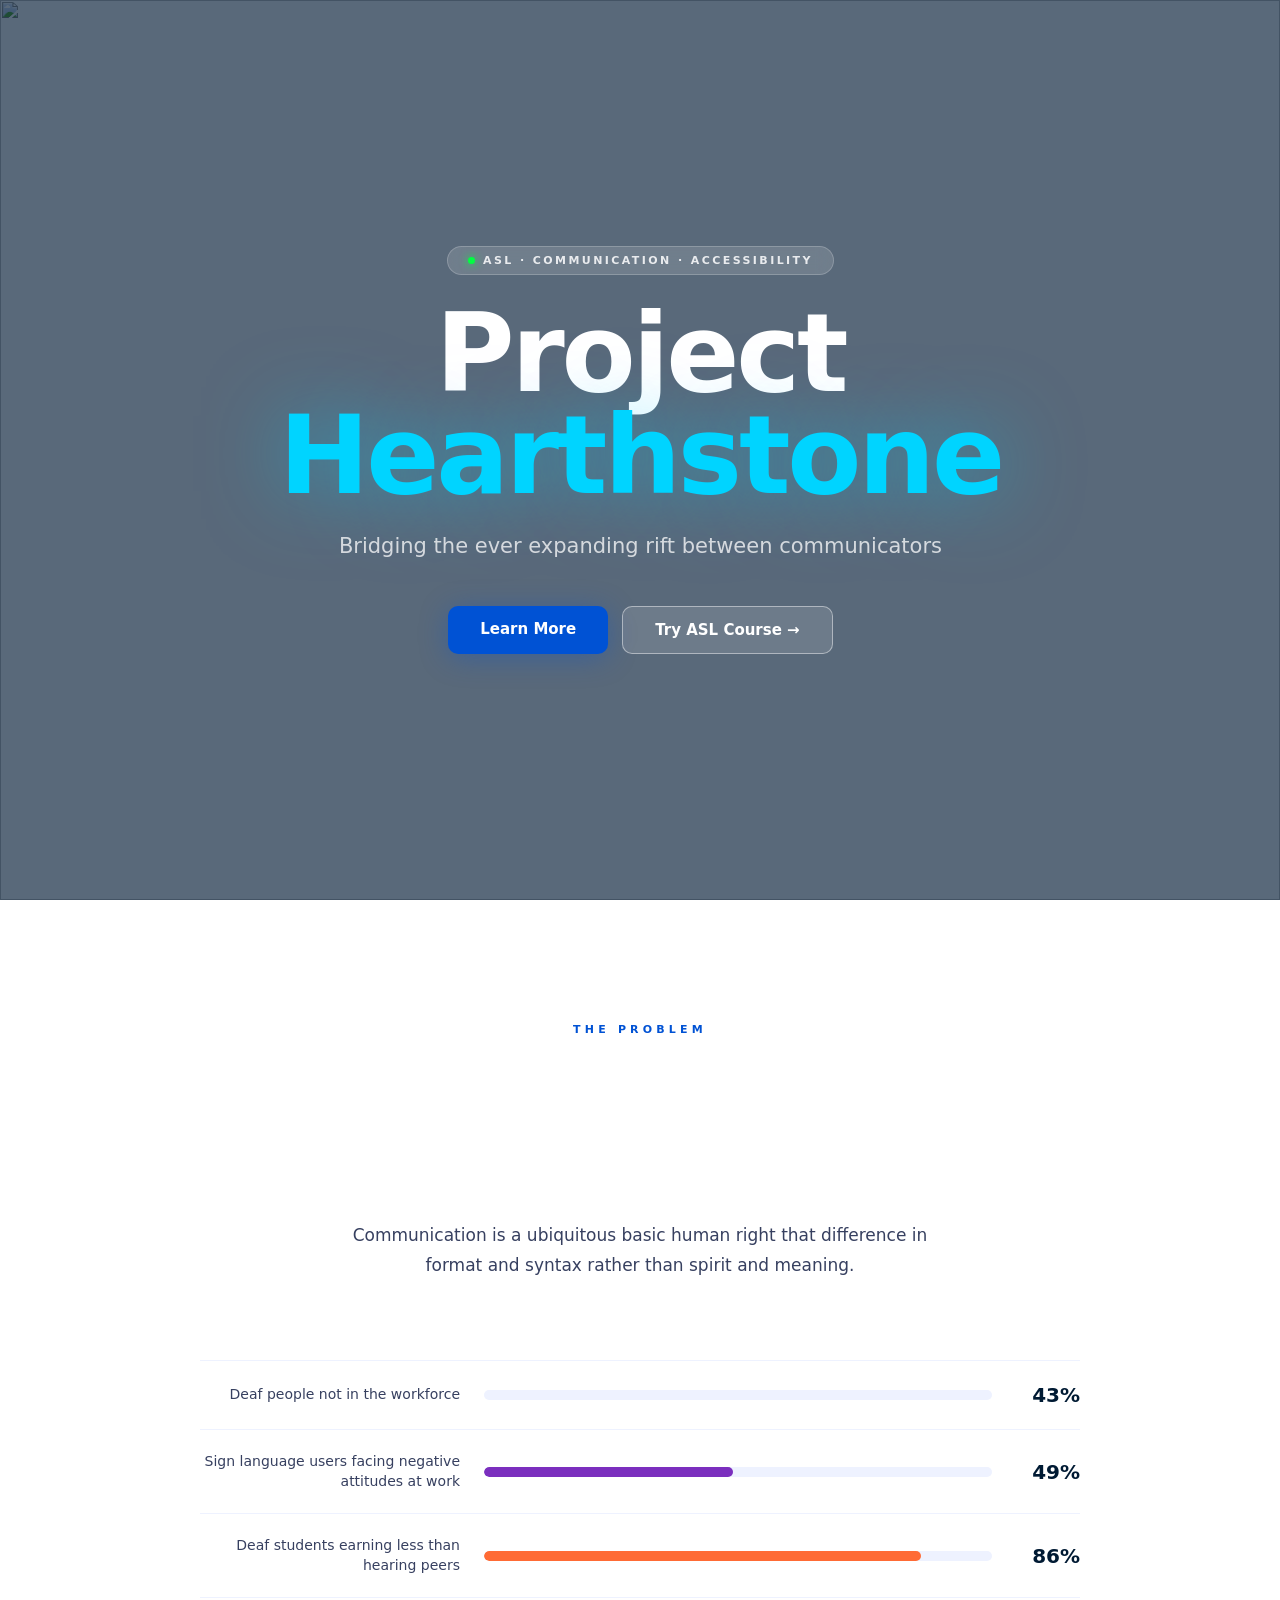
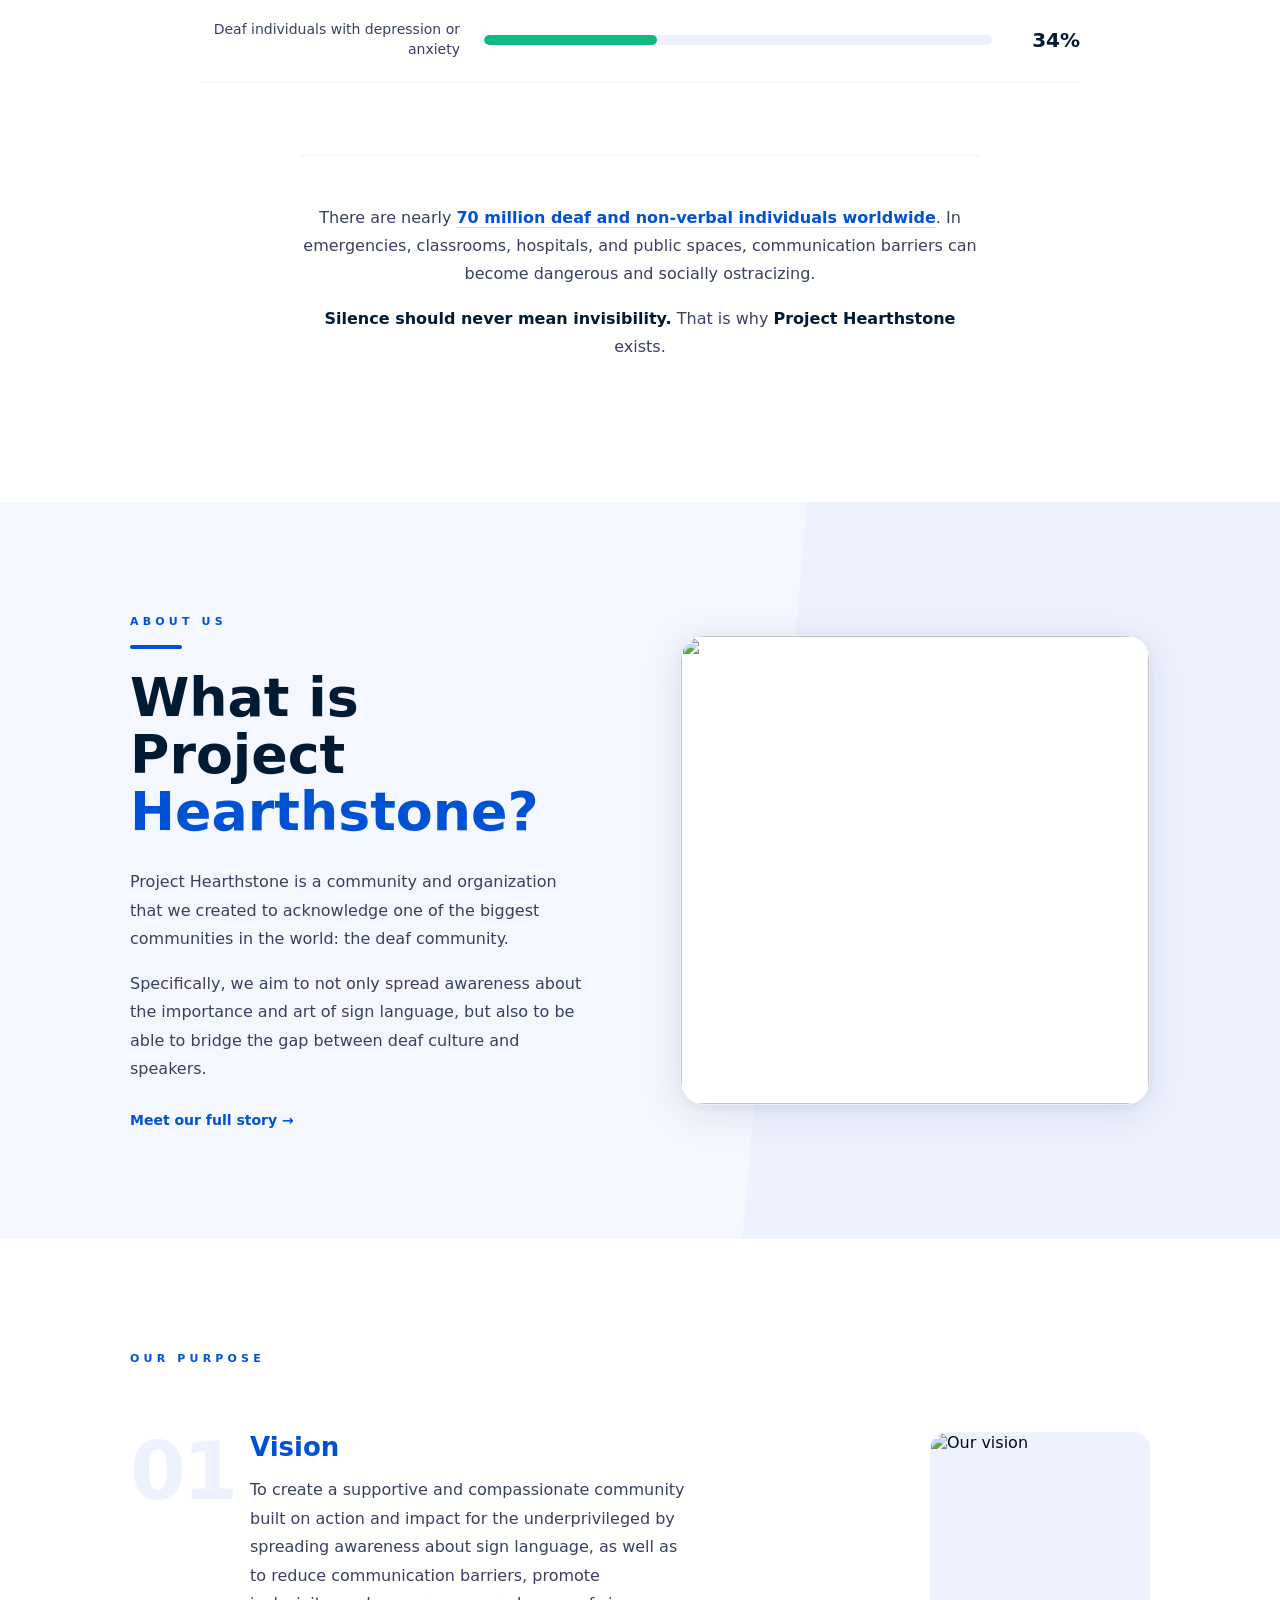
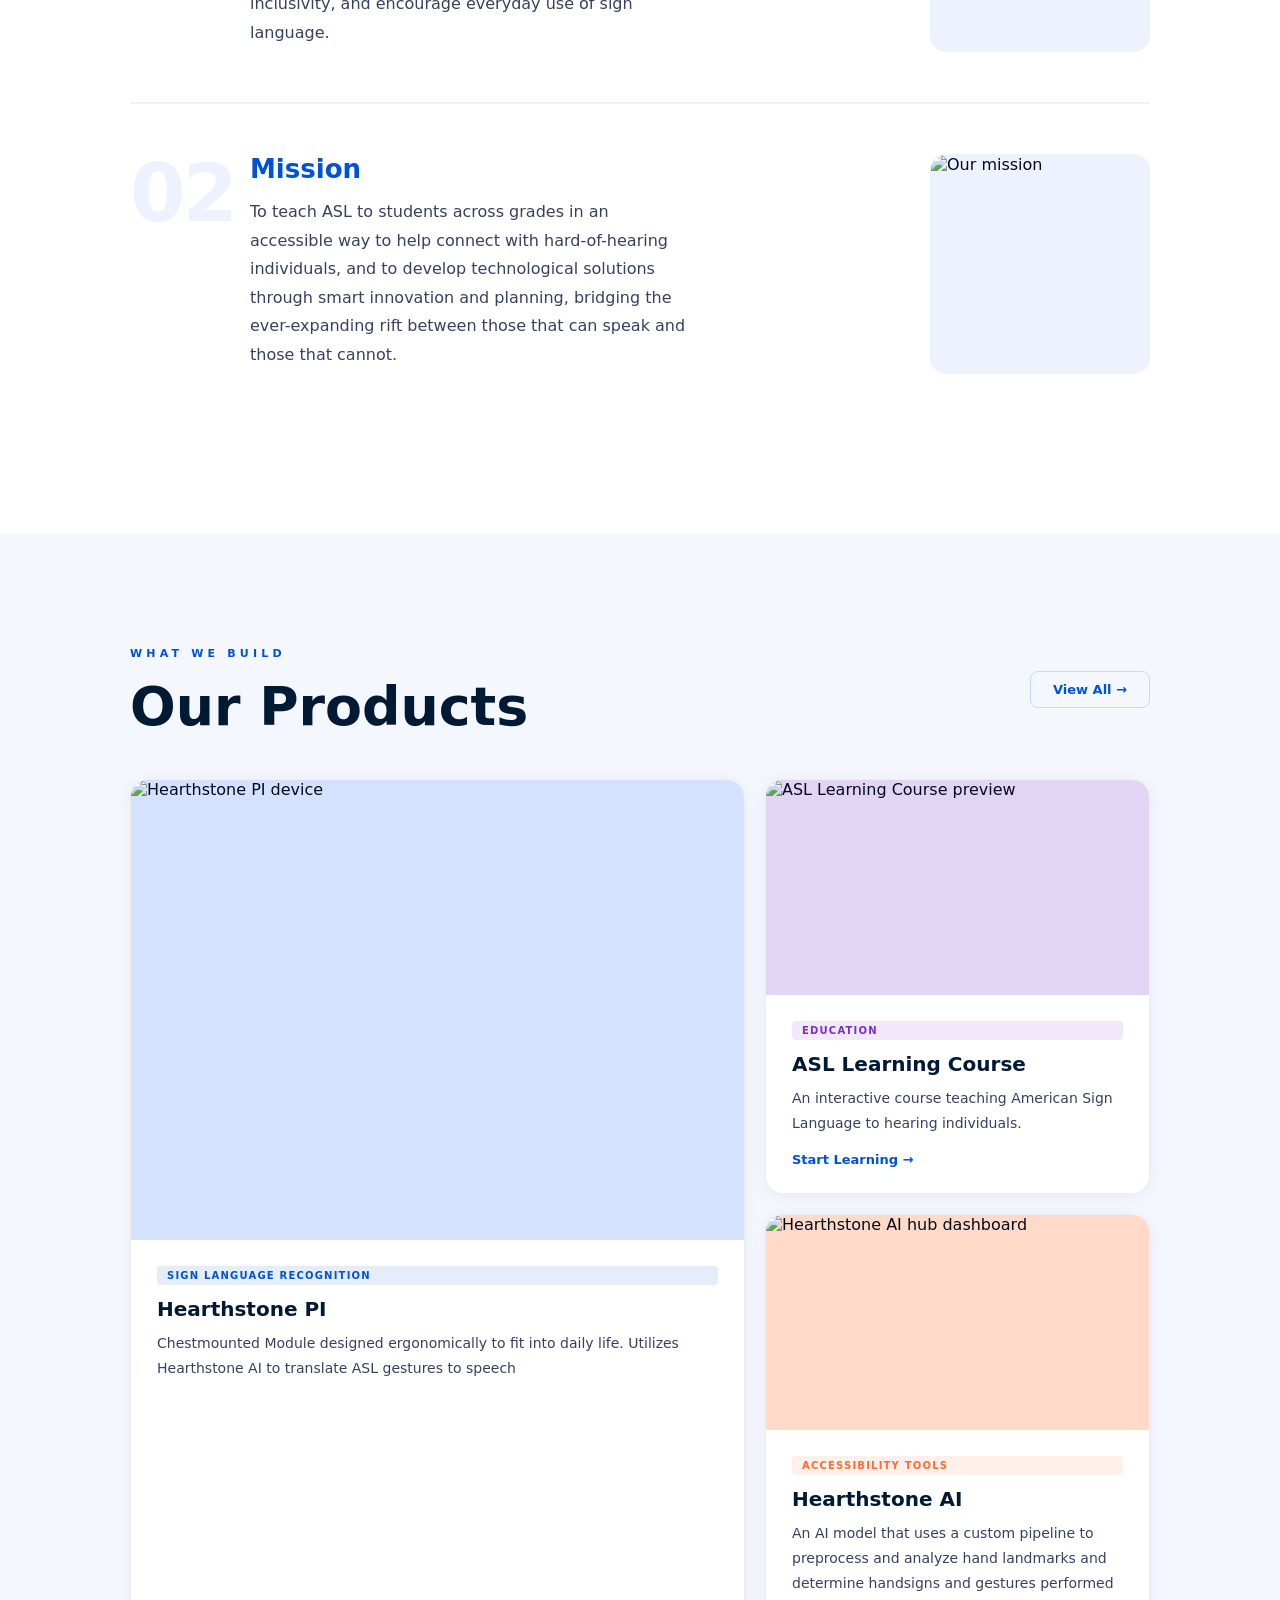
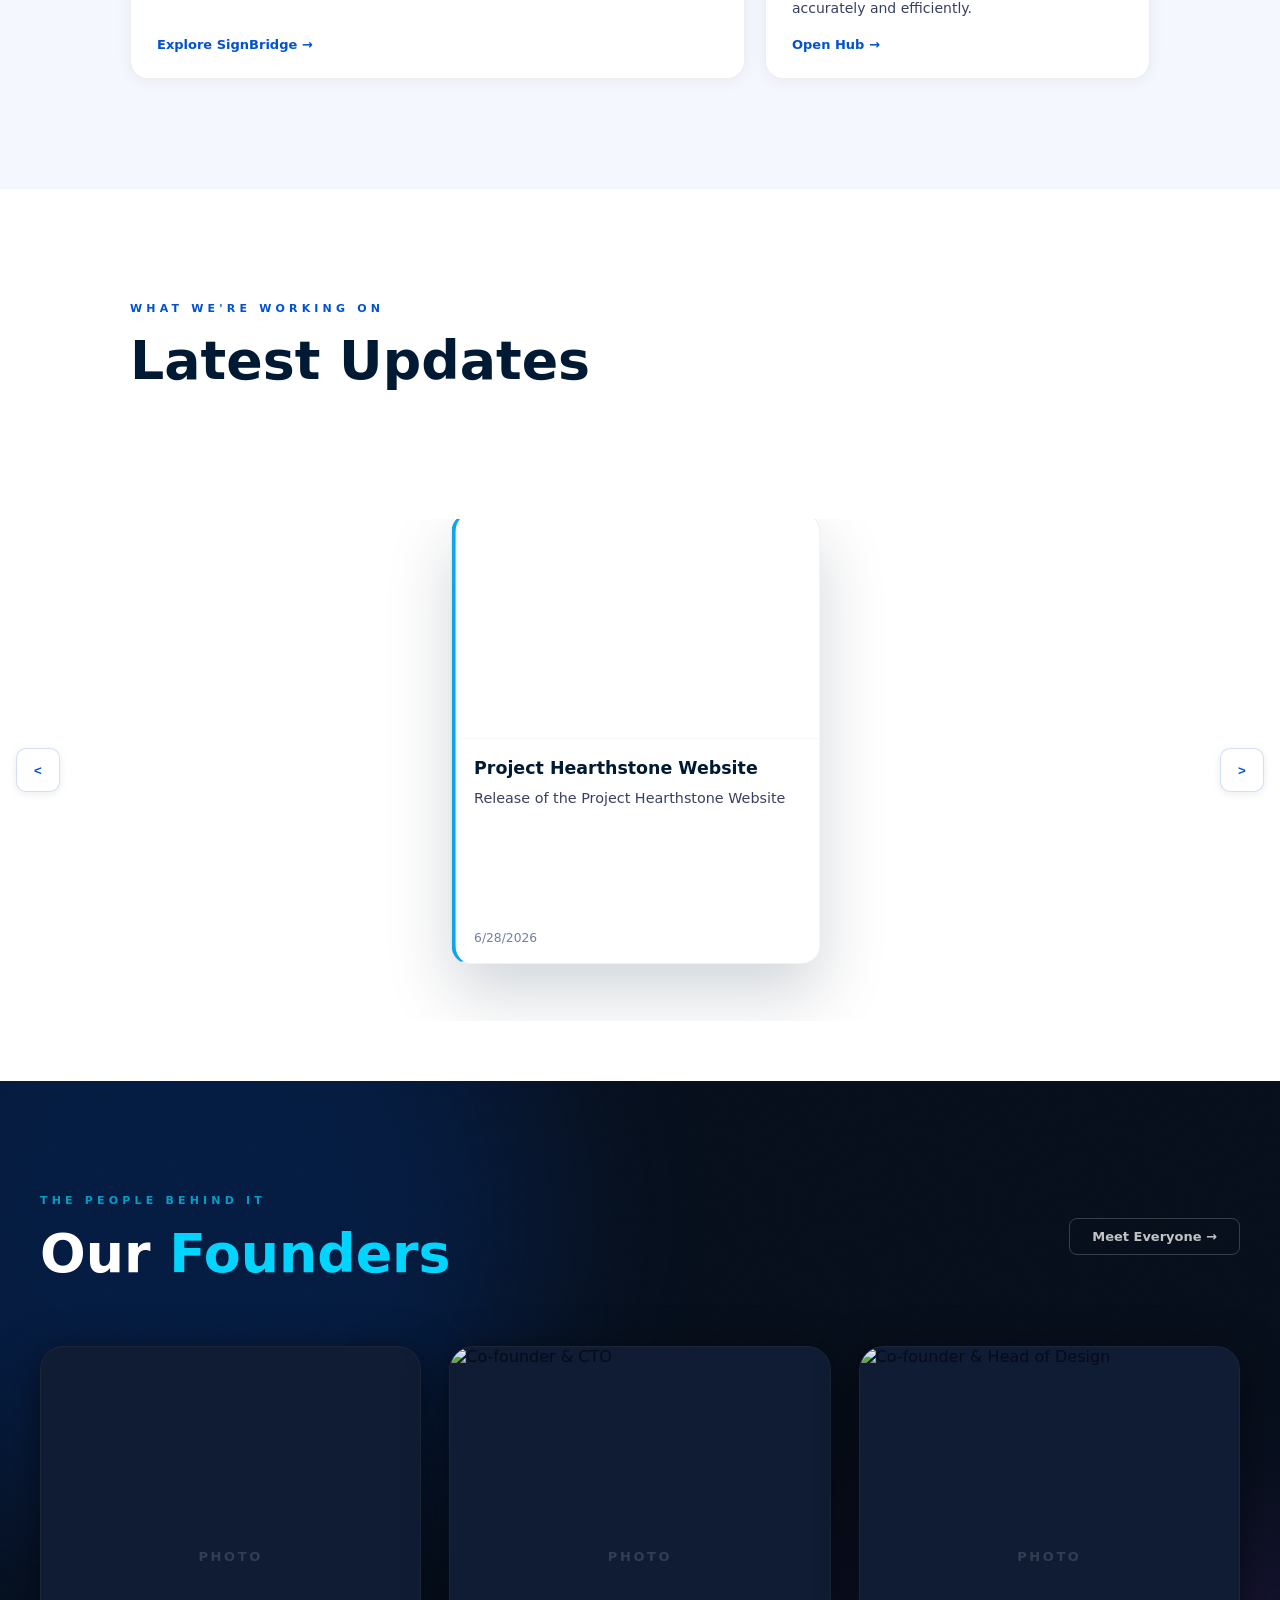
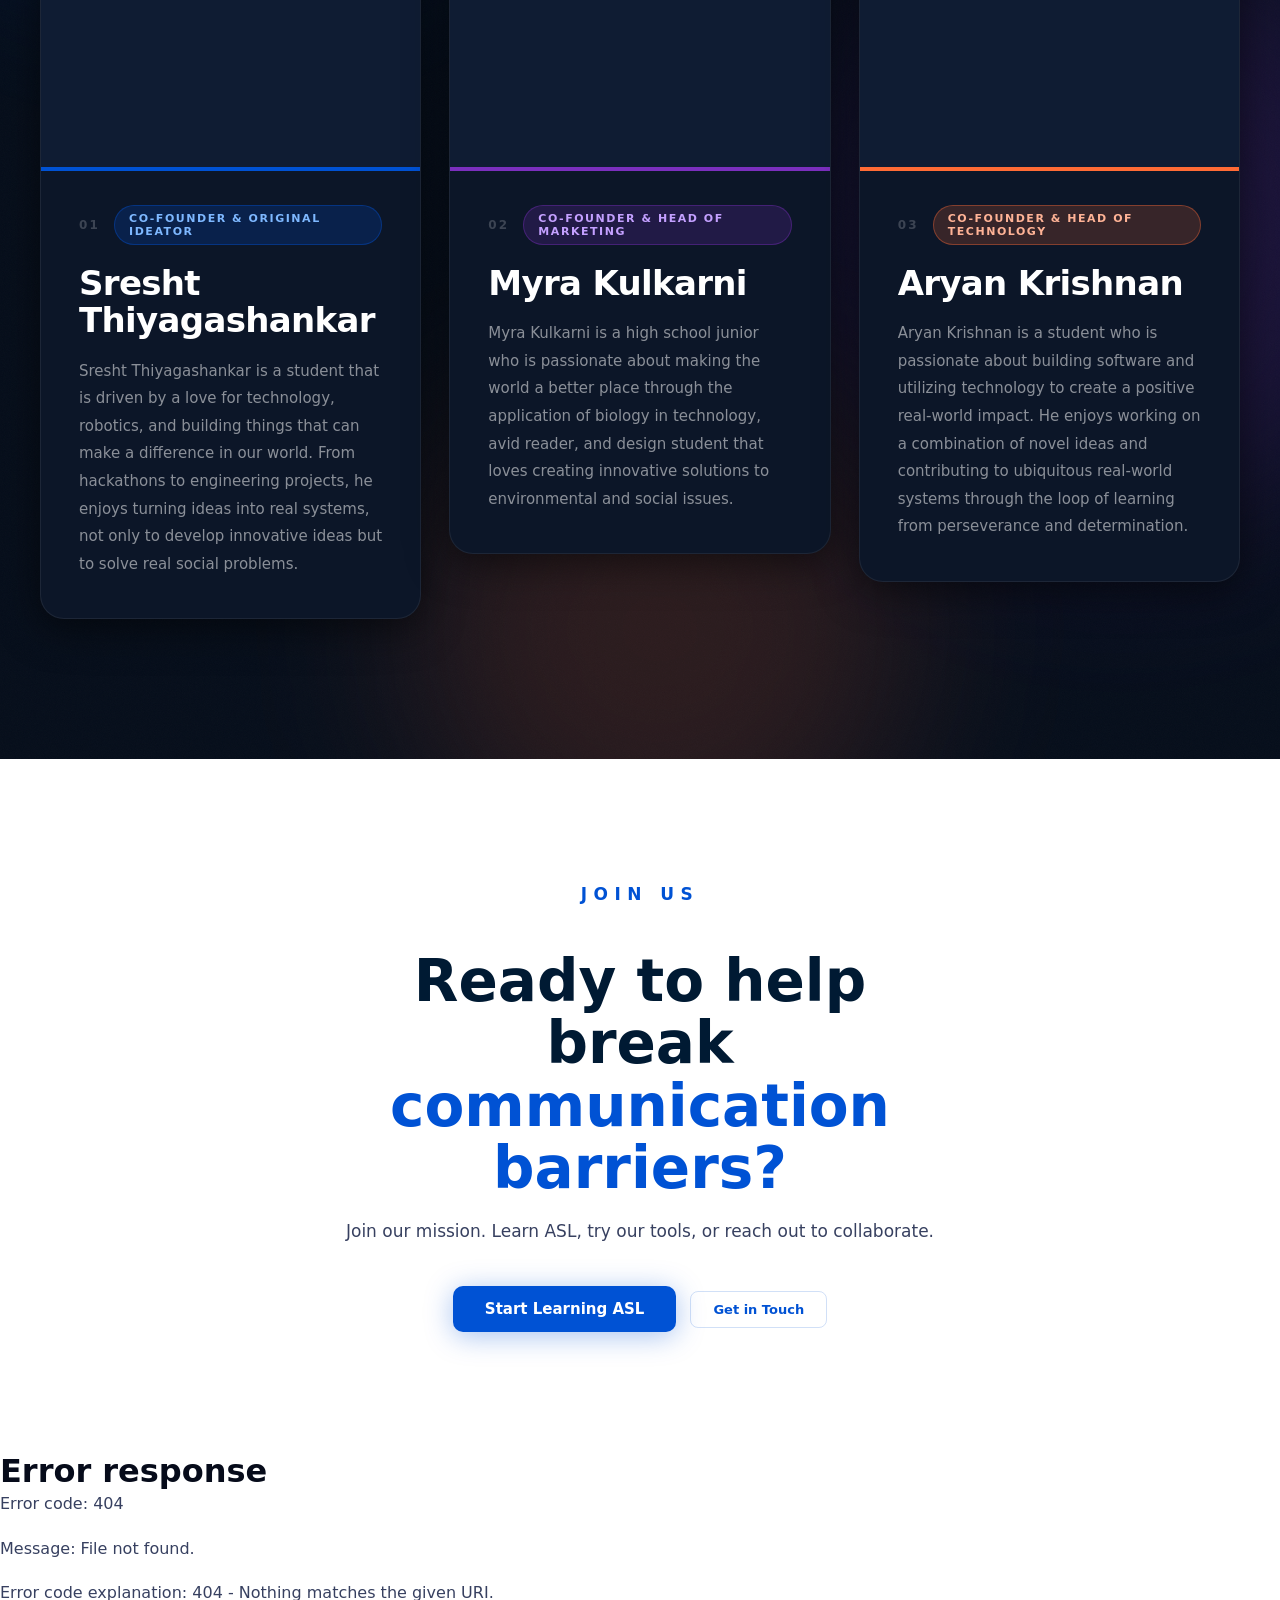
==== projecthearthstone.in/index.html @ f3b20cd0 "home page and about us page" ====
<!DOCTYPE html>
<html lang="en">
    <head>
        <meta charset="UTF-8" />
        <meta name="viewport" content="width=device-width, initial-scale=1.0" />
        <title>Home - Project Hearthstone</title>
        <link rel="stylesheet" href="styles.css" />
        <link rel="stylesheet" href="Navbar/styles.css" />
        <link rel="stylesheet" href="Footer/styles.css" />
        <link rel="icon" type="image/x-icon" href="/favicon-package/favicon.ico">
        <link rel="preload" as="image" href="images/homepage/hero-sect.png" />
        <link rel="preload" as="image" href="images/homepage/sresht.jpg" />
        <link rel="preload" as="image" href="images/homepage/myra.jpg" />
        <link rel="preload" as="image" href="images/homepage/aryan.jpg" />
        <link rel="preload" as="image" href="images/homepage/vision.jpg" />
        <link rel="preload" as="image" href="images/homepage/mission.jpg" />
        <link rel="preload" as="image" href="images/homepage/hearthstone-pi.jpg" />
        <link rel="preload" as="image" href="images/homepage/asl-course.jpg" />
        <link rel="preload" as="image" href="images/homepage/hearthstone-ai.jpg" />
    </head>
    <body>
        <div id="hs-loader" aria-live="polite" aria-label="Loading Project Hearthstone">
            <div class="hs-loader-orb hs-loader-orb--1"></div>
            <div class="hs-loader-orb hs-loader-orb--2"></div>
            <div class="hs-loader-logo">HS</div>
            <div class="hs-loader-bar-wrap">
                <div class="hs-loader-track">
                    <div class="hs-loader-fill" id="hs-loader-fill"></div>
                </div>
                <span class="hs-loader-label">Loading</span>
            </div>
        </div>

        <div id="navbarcontainer"></div>
        <script src="Common/script.js"></script>
        <script type="module" src="Navbar/script.js"></script>
        <script type="module" src="Footer/script.js"></script>

        <header class="hero">
            <div class="hero-bg">
                <img src="images/homepage/hero-sect.png" alt="" class="hero-img" aria-hidden="true" />
                <div class="hero-overlay"></div>
            </div>
            <div class="hero-content">
                <span class="hero-eyebrow">ASL · Communication · Accessibility</span>
                <h1 class="hero-title">
                    <span class="hero-word">Project</span>
                    <span class="hero-word hero-word--accent">Hearthstone</span>
                </h1>
                <p class="hero-sub">Bridging the ever expanding rift between communicators</p>
                <div class="hero-actions">
                    <a href="#exigency" class="btn-primary">Learn More</a>
                    <a href="asl-learning-course" class="btn-ghost">Try ASL Course →</a>
                </div>
            </div>
            <div class="hero-scroll-hint" aria-hidden="true"></div>
        </header>

        <section class="section exigency" id="exigency">
            <div class="exigency-inner">
                <div class="exigency-header">
                    <p class="section-label eq-label">The Problem</p>
                    <h2 class="exigency-headline">
                        <span class="headline-line">
                            <span class="headline-line-inner" style="transition-delay: 0.08s">
                                What if your <em>voice</em>
                            </span>
                        </span>
                        <span class="headline-line">
                            <span class="headline-line-inner" style="transition-delay: 0.22s">
                                could not be heard?
                            </span>
                        </span>
                    </h2>
                    <p class="exigency-intro">
                        Communication is a ubiquitous basic human right that difference in format and syntax rather than spirit and meaning.
                    </p>
                </div>

                <div class="stat-bars">
                    <div class="stat-bar" style="--bar-delay: 0s">
                        <span class="stat-bar-label-left">Deaf people not in the workforce</span>
                        <div class="stat-bar-track">
                            <div class="stat-bar-fill stat-bar-fill--1" data-width="43"></div>
                        </div>
                        <span class="stat-bar-pct">43%</span>
                    </div>
                    <div class="stat-bar" style="--bar-delay: 0.13s">
                        <span class="stat-bar-label-left">Sign language users facing negative attitudes at work</span>
                        <div class="stat-bar-track">
                            <div class="stat-bar-fill stat-bar-fill--2" data-width="49"></div>
                        </div>
                        <span class="stat-bar-pct">49%</span>
                    </div>
                    <div class="stat-bar" style="--bar-delay: 0.26s">
                        <span class="stat-bar-label-left">Deaf students earning less than hearing peers</span>
                        <div class="stat-bar-track">
                            <div class="stat-bar-fill stat-bar-fill--3" data-width="86"></div>
                        </div>
                        <span class="stat-bar-pct">86%</span>
                    </div>
                    <div class="stat-bar" style="--bar-delay: 0.39s">
                        <span class="stat-bar-label-left">Deaf individuals with depression or anxiety</span>
                        <div class="stat-bar-track">
                            <div class="stat-bar-fill stat-bar-fill--4" data-width="34"></div>
                        </div>
                        <span class="stat-bar-pct">34%</span>
                    </div>
                </div>

                <div class="exigency-footer">
                    <p class="reveal-item">
                        There are nearly
                        <a class="link" href="https://www.un.org/en/observances/sign-languages-day">
                            70 million deaf and non-verbal individuals worldwide</a
                        >. In emergencies, classrooms, hospitals, and public spaces, communication barriers can
                        become dangerous and socially ostracizing.
                    </p>
                    <p class="reveal-item" style="--delay: 0.1s">
                        <strong>Silence should never mean invisibility.</strong> That is why
                        <strong>Project Hearthstone</strong> exists.
                    </p>
                </div>
            </div>
        </section>

        <section class="section about" id="about">
            <div class="about-band" aria-hidden="true"></div>
            <div class="section-inner">
                <div class="about-grid">
                    <div class="about-text">
                        <p class="section-label slide-in-left">About Us</p>
                        <div class="about-bar slide-in-left" style="--delay: 0.06s"></div>
                        <h2 class="slide-in-left" style="--delay: 0.1s">
                            What is<br />Project <em>Hearthstone?</em>
                        </h2>
                        <p class="slide-in-left" style="--delay: 0.16s">
                            Project Hearthstone is a community and organization that we created to acknowledge one of the biggest communities in the world: the deaf community. 
                        </p>
                        <p class="slide-in-left" style="--delay: 0.22s">
                            Specifically, we aim to not only spread awareness about the importance and art of sign language, but also to be able to bridge the gap between deaf culture and speakers.
                        </p>
                        <a href="/AboutUs/index.html" class="text-link slide-in-left" style="--delay: 0.28s"
                            >Meet our full story →</a
                        >
                    </div>
                    <div class="about-visual slide-in-right">
                        <div class="about-visual-card">
                            <div class="avc-img-wrap">
                                <img src="images/homepage/what-is.jpg" />
                            </div>
                        </div>
                    </div>
                </div>
            </div>
        </section>

        <section class="section mission" id="mission">
            <div class="section-inner">
                <p class="section-label reveal-item">Our Purpose</p>
                <div class="mv-row reveal-group">
                    <div class="mv-numeral reveal-item">01</div>
                    <div class="mv-content reveal-item" style="--delay: 0.1s">
                        <h3>Vision</h3>
                        <p>
                            To create a supportive and compassionate community built on action and impact for the underprivileged by spreading awareness about sign language, as well as to reduce communication barriers, promote inclusivity, and encourage everyday use of sign language.
                        </p>
                    </div>
                    <div class="mv-image reveal-item" style="--delay: 0.2s">
                        <img src="images/homepage/vision.jpg" alt="Our vision" loading="lazy" />
                    </div>
                </div>
                <div class="mv-divider" aria-hidden="true"></div>
                <div class="mv-row mv-row--flip reveal-group">
                    <div class="mv-numeral reveal-item">02</div>
                    <div class="mv-content reveal-item" style="--delay: 0.1s">
                        <h3>Mission</h3>
                        <p>
                            To teach ASL to students across grades in an accessible way to help connect with hard-of-hearing individuals, and to develop technological solutions through smart innovation and planning, bridging the ever-expanding rift between those that can speak and those that cannot.
                        </p>
                    </div>
                    <div class="mv-image reveal-item" style="--delay: 0.2s">
                        <img src="images/homepage/mission.jpg" alt="Our mission" loading="lazy" />
                    </div>
                </div>
            </div>
        </section>

        <section class="section products" id="products">
            <div class="products-bg-blob" aria-hidden="true"></div>
            <div class="section-inner">
                <div class="products-header reveal-group">
                    <div>
                        <p class="section-label reveal-item">What We Build</p>
                        <h2 class="reveal-item">Our Products</h2>
                    </div>
                    <a href="products.html" class="btn-outline reveal-item">View All →</a>
                </div>
                <div class="bento-grid">
                    <div class="bento-card bento-card--featured reveal-item">
                        <div class="bento-img bento-img--blue">
                            <img src="images/homepage/hearthstone-pi.jpg" alt="Hearthstone PI device" class="bento-img-photo" loading="lazy" />
                        </div>
                        <div class="bento-body">
                            <span class="bento-tag bento-tag--blue">Sign Language Recognition</span>
                            <h3>Hearthstone PI</h3>
                            <p>
                                Chestmounted Module designed ergonomically to fit into daily life. Utilizes Hearthstone AI to translate ASL gestures to speech 
                            </p>
                            <a href="products.html" class="bento-link">Explore SignBridge →</a>
                        </div>
                    </div>
                    <div class="bento-card reveal-item" style="--delay: 0.14s">
                        <div class="bento-img bento-img--purple">
                            <img src="images/homepage/asl-course.jpg" alt="ASL Learning Course preview" class="bento-img-photo" loading="lazy" />
                        </div>
                        <div class="bento-body">
                            <span class="bento-tag bento-tag--purple">Education</span>
                            <h3>ASL Learning Course</h3>
                            <p>
                                An interactive course teaching American Sign Language to hearing
                                individuals.
                            </p>
                            <a href="asl-learning-course" class="bento-link">Start Learning →</a>
                        </div>
                    </div>
                    <div class="bento-card reveal-item" style="--delay: 0.26s">
                        <div class="bento-img bento-img--coral">
                            <img src="images/homepage/hearthstone-ai.jpg" alt="Hearthstone AI hub dashboard" class="bento-img-photo" loading="lazy" />
                        </div>
                        <div class="bento-body">
                            <span class="bento-tag bento-tag--coral">Accessibility Tools</span>
                            <h3>Hearthstone AI</h3>
                            <p>An AI model that uses a custom pipeline to preprocess and analyze hand landmarks and determine handsigns and gestures performed accurately and efficiently.</p>
                            <a href="products.html" class="bento-link">Open Hub →</a>
                        </div>
                    </div>
                </div>
            </div>
        </section>

        <section class="section updates-section">
            <div class="section-inner">
                <div class="updates-header reveal-group">
                    <div>
                        <p class="section-label reveal-item">What We're Working On</p>
                        <h2 class="reveal-item">Latest Updates</h2>
                    </div>
                </div>
            </div>
            <script src="script.js"></script>
            <div id="updates-section" class="updates-light">
                <div class="updates-viewport">
                    <button class="nav-btn left" aria-label="Scroll left">&lt;</button>
                    <div class="updates-mask">
                        <div class="updates-track" id="updates-track" role="list"></div>
                    </div>
                    <button class="nav-btn right" aria-label="Scroll right">&gt;</button>
                </div>
            </div>
        </section>

        <section class="section team" id="team">
            <div class="team-bg-noise" aria-hidden="true"></div>
            <div class="team-orb team-orb--1" aria-hidden="true"></div>
            <div class="team-orb team-orb--2" aria-hidden="true"></div>
            <div class="team-orb team-orb--3" aria-hidden="true"></div>
            <div class="section-inner">
                <div class="team-header reveal-group">
                    <div>
                        <p class="section-label reveal-item">The People Behind It</p>
                        <h2 class="reveal-item">Our <em>Founders</em></h2>
                    </div>
                    <a href="about.html" class="btn-outline-light reveal-item">Meet Everyone →</a>
                </div>

                <div class="founders-grid">
                    <div class="founder-card founder-card--blue">
                        <div class="founder-photo">
                            <img src="images/homepage/sresht.jpg" alt="Co-founder & CEO" />
                            <div class="founder-photo-overlay"></div>
                            <div class="founder-photo-placeholder" aria-hidden="true">
                                <span>Photo</span>
                            </div>
                        </div>
                        <div class="founder-accent-line"></div>
                        <div class="founder-body">
                            <div class="founder-meta-row">
                                <span class="founder-index-num">01</span>
                                <span class="founder-role-badge founder-role-badge--blue"
                                    >Co-founder &amp; Original Ideator</span
                                >
                            </div>
                            <p class="founder-name">Sresht Thiyagashankar</p>
                            <p class="founder-desc">
                                Sresht Thiyagashankar is a student that is driven by a love for technology,
                                robotics, and building things that can make a difference in our world. From
                                hackathons to engineering projects, he enjoys turning ideas into real systems, not
                                only to develop innovative ideas but to solve real social problems.
                            </p>
                        </div>
                    </div>

                    <div class="founder-card founder-card--purple">
                        <div class="founder-photo">
                            <img src="images/homepage/myra.jpg" alt="Co-founder & CTO" />
                            <div class="founder-photo-overlay"></div>
                            <div class="founder-photo-placeholder" aria-hidden="true">
                                <span>Photo</span>
                            </div>
                        </div>
                        <div class="founder-accent-line"></div>
                        <div class="founder-body">
                            <div class="founder-meta-row">
                                <span class="founder-index-num">02</span>
                                <span class="founder-role-badge founder-role-badge--purple"
                                    >Co-founder &amp; Head of Marketing</span
                                >
                            </div>
                            <p class="founder-name">Myra Kulkarni</p>
                            <p class="founder-desc">
                                Myra Kulkarni is a high school junior who is passionate about making the world a
                                better place through the application of biology in technology, avid reader, and
                                design student that loves creating innovative solutions to environmental and social
                                issues.
                            </p>
                        </div>
                    </div>

                    <div class="founder-card founder-card--coral">
                        <div class="founder-photo">
                            <img src="images/homepage/aryan.jpg" alt="Co-founder & Head of Design" />
                            <div class="founder-photo-overlay"></div>
                            <div class="founder-photo-placeholder" aria-hidden="true">
                                <span>Photo</span>
                            </div>
                        </div>
                        <div class="founder-accent-line"></div>
                        <div class="founder-body">
                            <div class="founder-meta-row">
                                <span class="founder-index-num">03</span>
                                <span class="founder-role-badge founder-role-badge--coral"
                                    >Co-founder &amp; Head of Technology</span
                                >
                            </div>
                            <p class="founder-name">Aryan Krishnan</p>
                            <p class="founder-desc">
                                Aryan Krishnan is a student who is passionate about building software and utilizing
                                technology to create a positive real-world impact. He enjoys working on a combination of novel
                                ideas and contributing to ubiquitous real-world systems through the loop of learning from perseverance and determination.
                            </p>
                        </div>
                    </div>
                </div>
            </div>
        </section>

        <section class="section cta-banner" id="contact">
            <div class="cta-pattern" aria-hidden="true"></div>
            <div class="cta-inner reveal-group">
                <p class="section-label reveal-item" style="color: var(--mid)">Join Us</p>
                <h2 class="cta-headline reveal-item">
                    Ready to help break<br /><span class="cta-gradient-text">communication barriers?</span>
                </h2>
                <p class="reveal-item">Join our mission. Learn ASL, try our tools, or reach out to collaborate.</p>
                <div class="cta-actions reveal-item" style="--delay: 0.1s">
                    <a href="asl-learning-course" class="btn-primary">Start Learning ASL</a>
                    <a href="contact.html" class="btn-outline">Get in Touch</a>
                </div>
            </div>
        </section>

        <div id="footercontainer"></div>
        <script src="script.js"></script>
    </body>
</html>
---- projecthearthstone.in/styles.css ----
@font-face {
    font-family: "Cooper Hewitt";
    font-style: normal;
    font-display: swap;
    font-weight: 400;
    src:
        url(https://cdn.jsdelivr.net/fontsource/fonts/cooper-hewitt@latest/latin-400-normal.woff2)
            format("woff2"),
        url(https://cdn.jsdelivr.net/fontsource/fonts/cooper-hewitt@latest/latin-400-normal.woff)
            format("woff");
}

@font-face {
    font-family: "Cooper Hewitt";
    font-style: normal;
    font-display: swap;
    font-weight: 600;
    src:
        url(https://cdn.jsdelivr.net/fontsource/fonts/cooper-hewitt@latest/latin-600-normal.woff2)
            format("woff2"),
        url(https://cdn.jsdelivr.net/fontsource/fonts/cooper-hewitt@latest/latin-600-normal.woff)
            format("woff");
}

:root {
    --primary-dark: #020204;
    --primary-light: #f7f7f7;
    --highlight: #00d4ff;
    --mid: #0052d4;
    --deep: #001a33;
    --active: #00ff41;
    --purple: #7b2fbe;
    --coral: #ff6b35;
    --amber: #f59e0b;
    --green: #10b981;
    --sky: #0ea5e9;
    --mid-10: rgba(0, 82, 212, 0.1);
    --mid-18: rgba(0, 82, 212, 0.18);
    --mid-glow: rgba(0, 82, 212, 0.35);
    --hi-10: rgba(0, 212, 255, 0.1);
    --hi-glow: rgba(0, 212, 255, 0.3);
    --co-10: rgba(255, 107, 53, 0.1);
    --pu-10: rgba(123, 47, 190, 0.1);
    --bg: #ffffff;
    --bg-2: #f5f7ff;
    --bg-3: #eef2ff;
    --bg-4: #e8ecfa;
    --text: #060b1a;
    --text-muted: #374060;
    --text-faint: #7080a0;
    --font-main: "Cooper Hewitt", system-ui, sans-serif;
    --ease-expo: cubic-bezier(0.16, 1, 0.3, 1);
    --ease-spring: cubic-bezier(0.34, 1.56, 0.64, 1);
    --ease-back: cubic-bezier(0.68, -0.4, 0.27, 1.4);
}

*,
*::before,
*::after {
    box-sizing: border-box;
    margin: 0;
    padding: 0;
}

html {
    scroll-behavior: smooth;
}

body {
    font-family: var(--font-main);
    background: var(--bg);
    color: var(--text);
    overflow-x: hidden;
    -webkit-font-smoothing: antialiased;
}

.section {
    position: relative;
    overflow: hidden;
}

.section-inner {
    max-width: 1100px;
    margin: 0 auto;
    padding: 110px 40px;
}

.section-label {
    font-size: 11px;
    font-weight: 600;
    letter-spacing: 0.22em;
    text-transform: uppercase;
    color: var(--mid);
    margin-bottom: 14px;
    display: block;
    transition: letter-spacing 0.6s var(--ease-expo), opacity 0.6s var(--ease-expo);
}

h2 {
    font-size: clamp(32px, 4.2vw, 56px);
    font-weight: 600;
    line-height: 1.06;
    color: var(--deep);
    margin-bottom: 28px;
}

h2 em {
    font-style: normal;
    color: var(--mid);
}

h3 {
    font-size: 22px;
    font-weight: 600;
    color: var(--deep);
    margin-bottom: 12px;
}

p {
    font-size: 16px;
    line-height: 1.78;
    color: var(--text-muted);
    margin-bottom: 16px;
}

p:last-child {
    margin-bottom: 0;
}

strong {
    color: var(--deep);
    font-weight: 600;
}

.link {
    color: var(--mid);
    text-decoration: none;
    font-weight: 600;
    border-bottom: 1.5px solid var(--mid-18);
    transition:
        color 0.2s,
        border-color 0.2s;
}

.link:hover {
    color: var(--deep);
    border-color: var(--deep);
}

.text-link {
    display: inline-flex;
    align-items: center;
    gap: 6px;
    margin-top: 12px;
    font-size: 14px;
    font-weight: 600;
    color: var(--mid);
    text-decoration: none;
    transition:
        gap 0.3s var(--ease-expo),
        color 0.2s;
}

.text-link:hover {
    gap: 12px;
    color: var(--deep);
}

.btn-primary {
    display: inline-block;
    padding: 14px 32px;
    border-radius: 10px;
    font-family: var(--font-main);
    font-size: 15px;
    font-weight: 600;
    text-decoration: none;
    cursor: pointer;
    position: relative;
    overflow: hidden;
    background: var(--mid);
    color: #fff;
    box-shadow: 0 4px 28px var(--mid-glow);
    transition:
        transform 0.35s var(--ease-spring),
        box-shadow 0.35s;
}

.btn-primary:hover {
    transform: translateY(-3px) scale(1.03);
    box-shadow: 0 12px 40px var(--mid-glow);
}

.btn-ghost {
    display: inline-block;
    padding: 14px 32px;
    border-radius: 10px;
    font-family: var(--font-main);
    font-size: 15px;
    font-weight: 600;
    text-decoration: none;
    cursor: pointer;
    background: rgba(255, 255, 255, 0.12);
    color: #fff;
    border: 1.5px solid rgba(255, 255, 255, 0.45);
    backdrop-filter: blur(8px);
    transition:
        background 0.25s,
        transform 0.35s var(--ease-spring),
        border-color 0.25s;
}

.btn-ghost:hover {
    background: rgba(255, 255, 255, 0.22);
    transform: translateY(-3px) scale(1.03);
}

.btn-outline {
    display: inline-block;
    padding: 10px 22px;
    border-radius: 8px;
    border: 1.5px solid var(--mid-18);
    font-size: 13px;
    font-weight: 600;
    color: var(--mid);
    text-decoration: none;
    white-space: nowrap;
    align-self: center;
    transition:
        background 0.25s,
        color 0.25s,
        transform 0.3s var(--ease-spring),
        border-color 0.25s,
        box-shadow 0.25s;
}

.btn-outline:hover {
    background: var(--mid);
    color: #fff;
    transform: translateY(-2px);
    border-color: var(--mid);
    box-shadow: 0 6px 20px var(--mid-glow);
}

.hero {
    position: relative;
    height: 100vh;
    min-height: 640px;
    display: flex;
    align-items: center;
    justify-content: center;
    text-align: center;
    overflow: hidden;
}

.hero-bg {
    position: absolute;
    inset: 0;
    z-index: 0;
}

.hero-img {
    width: 100%;
    height: 100%;
    object-fit: cover;
    object-position: center;
    display: block;
    will-change: transform;
    animation: heroZoom 14s cubic-bezier(0.4, 0, 0.2, 1) both;
}

@keyframes heroZoom {
    from {
        transform: scale(1.09);
    }
    to {
        transform: scale(1);
    }
}

.hero-overlay {
    position: absolute;
    inset: 0;
    background: rgba(0, 26, 51, 0.65);
}

.hero-content {
    position: relative;
    z-index: 2;
    max-width: 840px;
    padding: 0 24px;
}

.hero-eyebrow {
    display: inline-flex;
    align-items: center;
    gap: 8px;
    font-size: 11px;
    font-weight: 600;
    letter-spacing: 0.22em;
    text-transform: uppercase;
    color: rgba(255, 255, 255, 0.85);
    margin-bottom: 28px;
    padding: 7px 20px;
    border: 1px solid rgba(255, 255, 255, 0.2);
    border-radius: 100px;
    background: rgba(255, 255, 255, 0.14);
    backdrop-filter: blur(8px);
    animation: heroReveal 1s var(--ease-expo) 0.2s both;
}

.hero-eyebrow::before {
    content: "";
    width: 7px;
    height: 7px;
    border-radius: 50%;
    background: var(--active);
    box-shadow: 0 0 10px var(--active);
    animation: pulseDot 2s ease-in-out infinite;
}

@keyframes pulseDot {
    0%,
    100% {
        opacity: 1;
        transform: scale(1);
    }
    50% {
        opacity: 0.5;
        transform: scale(0.75);
    }
}

.hero-title {
    display: block;
    font-size: clamp(56px, 9vw, 108px);
    font-weight: 600;
    line-height: 0.94;
    letter-spacing: -0.03em;
    margin-bottom: 24px;
}

.hero-word {
    display: block;
    color: #fff;
    animation: heroBlurIn 1.1s var(--ease-expo) 0.42s both;
}

.hero-word--accent {
    color: var(--highlight);
    text-shadow: 0 0 80px rgba(0, 212, 255, 0.5);
    animation: heroBlurIn 1.1s var(--ease-expo) 0.62s both;
}

@keyframes heroBlurIn {
    from {
        opacity: 0;
        transform: translateY(40px) scale(0.96);
        filter: blur(8px);
    }
    to {
        opacity: 1;
        transform: translateY(0) scale(1);
        filter: blur(0);
    }
}

.hero-sub {
    font-size: clamp(16px, 2.2vw, 21px);
    color: rgba(255, 255, 255, 0.75);
    margin-bottom: 42px;
    line-height: 1.6;
    animation: heroBlurIn 1.1s var(--ease-expo) 0.82s both;
}

.hero-actions {
    display: flex;
    gap: 14px;
    justify-content: center;
    flex-wrap: wrap;
    animation: heroBlurIn 1.1s var(--ease-expo) 1s both;
}

@keyframes heroReveal {
    from {
        opacity: 0;
        transform: translateY(30px);
    }
    to {
        opacity: 1;
        transform: translateY(0);
    }
}

.hero-scroll-hint {
    display: none;
}

.scroll-line {
    display: none;
}

.exigency {
    background: var(--bg);
}

.exigency-inner {
    max-width: 960px;
    margin: 0 auto;
    padding: 120px 40px 140px;
}

.exigency-header {
    text-align: center;
    margin-bottom: 80px;
}

.exigency-header .section-label {
    opacity: 0;
    transform: translateY(18px);
    transition:
        opacity 0.6s var(--ease-expo),
        transform 0.6s var(--ease-expo);
}

.exigency-header .section-label.visible {
    opacity: 1;
    transform: translateY(0);
}

.exigency-headline {
    font-size: clamp(38px, 5.5vw, 66px);
    font-weight: 600;
    line-height: 1.06;
    color: var(--deep);
    margin-bottom: 28px;
}

.headline-line {
    display: block;
    overflow: hidden;
}

.headline-line-inner {
    display: block;
    transform: translateY(110%);
    transition: transform 0.9s var(--ease-expo);
}

.headline-line-inner.visible {
    transform: translateY(0);
}

.headline-line-inner em {
    font-style: normal;
    color: var(--mid);
    position: relative;
    display: inline-block;
}

.headline-line-inner em::after {
    content: "";
    position: absolute;
    bottom: 3px;
    left: 0;
    right: 0;
    height: 3px;
    border-radius: 2px;
    background: var(--mid);
    transform: scaleX(0);
    transform-origin: left;
    transition: transform 0.7s var(--ease-expo) 0.55s;
}

.headline-line-inner.visible em::after {
    transform: scaleX(1);
}

.exigency-intro {
    font-size: 17px;
    color: var(--text-muted);
    max-width: 600px;
    margin: 0 auto;
    line-height: 1.72;
    opacity: 0;
    transform: translateY(20px);
    transition:
        opacity 0.8s var(--ease-expo) 0.3s,
        transform 0.8s var(--ease-expo) 0.3s;
}

.exigency-intro.visible {
    opacity: 1;
    transform: translateY(0);
}

.stat-bars {
    margin-bottom: 72px;
    display: flex;
    flex-direction: column;
}

.stat-bar {
    display: grid;
    grid-template-columns: 260px 1fr 64px;
    gap: 24px;
    align-items: center;
    padding: 22px 0;
    border-bottom: 1px solid var(--bg-3);
    opacity: 0;
    transform: translateX(-28px);
    transition:
        opacity 0.7s var(--ease-expo) var(--bar-delay, 0s),
        transform 0.7s var(--ease-expo) var(--bar-delay, 0s);
}

.stat-bar:first-child {
    border-top: 1px solid var(--bg-3);
}

.stat-bar.visible {
    opacity: 1;
    transform: translateX(0);
}

.stat-bar-label-left {
    font-size: 14px;
    color: var(--text-muted);
    line-height: 1.4;
    text-align: right;
}

.stat-bar-track {
    height: 10px;
    background: var(--bg-3);
    border-radius: 10px;
    overflow: hidden;
}

.stat-bar-fill {
    height: 100%;
    border-radius: 10px;
    width: 0%;
    transition: width 1.6s cubic-bezier(0.22, 1, 0.36, 1);
}

.stat-bar-fill--1 {
    background: var(--mid);
}

.stat-bar-fill--2 {
    background: var(--purple);
}

.stat-bar-fill--3 {
    background: var(--coral);
}

.stat-bar-fill--4 {
    background: var(--green);
}

.stat-bar-pct {
    font-size: 20px;
    font-weight: 600;
    color: var(--deep);
    text-align: right;
    white-space: nowrap;
}

.exigency-footer {
    border-top: 1.5px solid var(--bg-3);
    padding-top: 48px;
    max-width: 680px;
    margin: 0 auto;
    text-align: center;
}

.about {
    background: var(--bg-2);
}

.about-band {
    position: absolute;
    top: 0;
    right: 0;
    width: 42%;
    height: 100%;
    background: var(--bg-3);
    clip-path: polygon(12% 0, 100% 0, 100% 100%, 0% 100%);
    z-index: 0;
}

.about .section-inner {
    position: relative;
    z-index: 1;
}

.about-grid {
    display: grid;
    grid-template-columns: 1fr 1fr;
    gap: 80px;
    align-items: center;
}

.about-text {
    padding-right: 10px;
}

.about-bar {
    display: block;
    width: 52px;
    height: 4px;
    border-radius: 2px;
    margin-bottom: 20px;
    background: var(--mid);
}

.slide-in-left {
    opacity: 0;
    transform: translateX(-32px);
    transition:
        opacity 0.85s var(--ease-expo),
        transform 0.85s var(--ease-expo);
    transition-delay: var(--delay, 0s);
}

.slide-in-right {
    opacity: 0;
    transform: translateX(32px);
    transition:
        opacity 0.85s var(--ease-expo),
        transform 0.85s var(--ease-expo);
    transition-delay: var(--delay, 0.1s);
}

.slide-in-left.is-visible,
.slide-in-right.is-visible {
    opacity: 1;
    transform: translateX(0);
}

.about-visual-card {
    position: relative;
    width: 100%;
    aspect-ratio: 1;
    border-radius: 24px;
    background: var(--bg);
    box-shadow:
        0 8px 40px rgba(0, 26, 51, 0.1),
        0 2px 8px rgba(0, 26, 51, 0.06);
    display: flex;
    align-items: center;
    justify-content: center;
    border: 1px solid rgba(0, 82, 212, 0.08);
    overflow: visible;
}

.avc-pill {
    z-index: 1;
}

.avc-center {
    z-index: 1;
    position: relative;
}

.avc-center {
    display: flex;
    align-items: center;
    justify-content: center;
    flex-direction: column;
    gap: 8px;
}

.avc-img-wrap {
    position: absolute;
    inset: 0;
    border-radius: 24px;
    overflow: hidden;
    z-index: 0;
}

.avc-img-wrap img {
    width: 100%;
    height: 100%;
    object-fit: cover;
    object-position: 30% center;
}

.avc-logo-ring {
    width: 90px;
    height: 90px;
    border-radius: 50%;
    background: var(--mid);
    display: flex;
    align-items: center;
    justify-content: center;
    box-shadow: 0 8px 32px var(--mid-glow);
}

.avc-logo-ring span {
    font-size: 28px;
    font-weight: 600;
    color: #fff;
    letter-spacing: 0.05em;
}

.asl-art-label {
    position: absolute;
    bottom: 16px;
    font-size: 11px;
    color: var(--text-faint);
    font-style: italic;
}

.avc-pill {
    position: absolute;
    font-size: 12px;
    font-weight: 600;
    padding: 7px 14px;
    border-radius: 100px;
    background: var(--bg);
    color: var(--deep);
    box-shadow: 0 4px 16px rgba(0, 26, 51, 0.12);
    white-space: nowrap;
    animation: pillFloat 3.6s ease-in-out infinite;
}

.avc-pill--1 {
    top: 10%;
    left: -5%;
    animation-delay: 0s;
    background: #e6f0ff;
    color: var(--mid);
}

.avc-pill--2 {
    top: 10%;
    right: -8%;
    animation-delay: 0.8s;
    background: #eee5fa;
    color: var(--purple);
}

.avc-pill--3 {
    bottom: 22%;
    left: -10%;
    animation-delay: 1.6s;
    background: #ffeee4;
    color: var(--coral);
}

.avc-pill--4 {
    bottom: 10%;
    right: -5%;
    animation-delay: 2.4s;
    background: #e4f8ee;
    color: var(--green);
}

@keyframes pillFloat {
    0%,
    100% {
        transform: translateY(0) scale(1);
    }
    45% {
        transform: translateY(-10px) scale(1.04);
    }
    55% {
        transform: translateY(-10px) scale(1.04);
    }
}

.mission {
    background: var(--bg);
}

.mv-row {
    display: grid;
    grid-template-columns: 80px 1fr auto;
    gap: 40px;
    align-items: start;
    padding: 50px 0;
}

.mv-row--flip {
    border-top: 1px solid var(--bg-3);
}

.mv-numeral {
    font-size: 80px;
    font-weight: 600;
    line-height: 1;
    color: var(--bg-3);
    letter-spacing: -0.04em;
    transition: color 0.4s;
}

.mv-row:hover .mv-numeral {
    color: var(--mid-10);
}

.mv-content h3 {
    font-size: 26px;
    color: var(--mid);
    margin-bottom: 14px;
}

.mv-content p {
    max-width: 440px;
}

.mv-image {
    width: 220px;
    height: 220px;
    flex-shrink: 0;
    border-radius: 16px;
    overflow: hidden;
    background: var(--bg-3);
    border: 1.5px solid var(--bg-3);
    position: relative;
    transition:
        box-shadow 0.35s,
        border-color 0.35s,
        transform 0.35s var(--ease-spring);
}

.mv-image:hover {
    box-shadow: 0 12px 40px rgba(0, 26, 51, 0.1);
    border-color: var(--mid-18);
    transform: translateY(-4px);
}

.mv-image img {
    width: 100%;
    height: 100%;
    object-fit: cover;
    display: block;
}

.img-placeholder-label {
    position: absolute;
    inset: 0;
    display: flex;
    align-items: center;
    justify-content: center;
    font-size: 11px;
    font-weight: 600;
    letter-spacing: 0.1em;
    text-transform: uppercase;
    color: var(--text-faint);
    background: var(--bg-3);
    text-align: center;
    padding: 12px;
}

.mv-divider {
    height: 1px;
    background: var(--bg-3);
}

.products {
    background: var(--bg-2);
}

.products-header {
    display: flex;
    align-items: flex-end;
    justify-content: space-between;
    margin-bottom: 44px;
    flex-wrap: wrap;
    gap: 16px;
}

.products-header h2 {
    margin-bottom: 0;
}

.bento-grid {
    display: grid;
    grid-template-columns: 1.6fr 1fr;
    grid-template-rows: auto auto;
    gap: 20px;
}

.bento-card {
    border-radius: 18px;
    overflow: hidden;
    background: var(--bg);
    border: 1px solid rgba(0, 26, 51, 0.07);
    box-shadow: 0 2px 16px rgba(0, 26, 51, 0.06);
    display: flex;
    flex-direction: column;
    position: relative;
    transition:
        transform 0.55s var(--ease-expo),
        box-shadow 0.55s;
    will-change: transform;
}



.bento-card--featured {
    grid-row: span 2;
}

.bento-img {
    width: 100%;
    aspect-ratio: 16 / 9;
    position: relative;
    overflow: hidden;
    display: flex;
    align-items: center;
    justify-content: center;
}

.bento-img-photo {
    width: 100%;
    height: 100%;
    object-fit: cover;
    display: block;
}

.bento-card--featured .bento-img {
    aspect-ratio: 4 / 3;
}

.bento-img--blue {
    background: #d5e2ff;
}

.bento-img--purple {
    background: #e2d4f5;
}

.bento-img--coral {
    background: #ffdac8;
}

.bento-img-label {
    font-size: 11px;
    color: var(--text-faint);
    font-style: italic;
    position: relative;
    z-index: 1;
}


.bento-body {
    padding: 26px;
    flex: 1;
    display: flex;
    flex-direction: column;
}

.bento-tag {
    display: inline-block;
    font-size: 10px;
    font-weight: 600;
    letter-spacing: 0.12em;
    text-transform: uppercase;
    padding: 4px 10px;
    border-radius: 4px;
    margin-bottom: 12px;
}

.bento-tag--blue {
    color: var(--mid);
    background: var(--mid-10);
}

.bento-tag--purple {
    color: var(--purple);
    background: var(--pu-10);
}

.bento-tag--coral {
    color: var(--coral);
    background: var(--co-10);
}

.bento-body h3 {
    font-size: 20px;
    color: var(--deep);
    margin-bottom: 10px;
}

.bento-body p {
    font-size: 14px;
    color: var(--text-muted);
    flex: 1;
    margin-bottom: 16px;
}

.bento-link {
    display: inline-flex;
    align-items: center;
    gap: 5px;
    font-size: 13px;
    font-weight: 600;
    color: var(--mid);
    text-decoration: none;
    transition:
        gap 0.25s var(--ease-expo),
        color 0.2s;
}

.bento-link:hover {
    gap: 10px;
    color: var(--deep);
}

.updates-section {
    background: var(--bg);
}

.updates-header {
    display: flex;
    align-items: flex-end;
    justify-content: space-between;
    margin-bottom: 10px;
    flex-wrap: wrap;
    gap: 16px;
}

.updates-header h2 {
    margin-bottom: 0;
}

.updates-light {
    width: 100vw;
    position: relative;
    left: 50%;
    right: 50%;
    margin-left: -50vw;
    margin-right: -50vw;
    padding: 10px 0 60px;
    box-sizing: border-box;
    background: var(--bg);
}

.updates-viewport {
    width: 100%;
    overflow: hidden;
    padding: 0 32px;
    position: relative;
    display: flex;
    align-items: center;
    box-sizing: border-box;
}

.nav-btn {
    width: 44px;
    height: 44px;
    background: var(--bg);
    border: 1.5px solid var(--mid-18);
    color: var(--mid);
    font-weight: 700;
    border-radius: 10px;
    cursor: pointer;
    z-index: 80;
    display: flex;
    align-items: center;
    justify-content: center;
    position: absolute;
    top: 50%;
    transform: translateY(-50%);
    box-sizing: border-box;
    pointer-events: auto;
    transition:
        background 0.25s,
        box-shadow 0.25s,
        transform 0.25s;
    box-shadow: 0 2px 8px rgba(0, 26, 51, 0.08);
}

.nav-btn:hover {
    background: var(--mid);
    color: #fff;
    box-shadow: 0 4px 16px var(--mid-glow);
    transform: translateY(-52%);
}

.nav-btn.left {
    left: 16px;
}

.nav-btn.right {
    right: 16px;
}

.updates-mask {
    overflow: hidden;
    flex: 1;
    position: relative;
    box-sizing: border-box;
}

.updates-track {
    display: flex;
    gap: 20px;
    align-items: center;
    transition: transform 600ms cubic-bezier(0.22, 0.9, 0.23, 1);
    will-change: transform;
    padding: 12px 0 50px;
    box-sizing: border-box;
}

.update-card {
    flex: 0 0 360px;
    height: 440px;
    background: var(--bg);
    border-radius: 18px;
    border: 1px solid rgba(0, 26, 51, 0.08);
    box-shadow: 0 2px 16px rgba(0, 26, 51, 0.07);
    overflow: hidden;
    display: flex;
    flex-direction: column;
    position: relative;
    box-sizing: border-box;
    transition:
        transform 350ms var(--ease-expo),
        box-shadow 350ms;
}

.update-card:hover {
    transform: translateY(-6px);
    box-shadow: 0 16px 48px rgba(0, 26, 51, 0.12);
}

.update-card .thumb {
    height: 50%;
    display: block;
    overflow: hidden;
    position: relative;
    border-bottom: 1px solid rgba(0, 26, 51, 0.06);
    background: var(--bg-2);
    border-radius: 18px 18px 0 0;
}

.update-card .thumb img {
    width: 100%;
    height: 100%;
    display: block;
    object-fit: cover;
}

.update-card .meta {
    padding: 18px;
    display: flex;
    flex-direction: column;
    gap: 10px;
    flex: 1;
}

.update-card h3 {
    margin: 0;
    font-size: 17px;
    color: var(--deep);
}

.update-card p {
    margin: 0;
    font-size: 14px;
    line-height: 1.5;
    color: var(--text-muted);
    flex: 1;
}

.update-card time {
    font-size: 12px;
    color: var(--text-faint);
}

.importance-1 {
    border-left: 4px solid var(--sky);
}

.importance-2 {
    border-left: 4px solid var(--mid);
}

.importance-3 {
    border-left: 4px solid var(--purple);
}

.update-card.center {
    transform: scale(1.025) translateY(-12px);
    z-index: 60;
    box-shadow: 0 28px 64px rgba(0, 26, 51, 0.18);
    animation: centerPulse 3s ease-in-out infinite;
}

@keyframes centerPulse {
    0%,
    100% {
        box-shadow: 0 28px 64px rgba(0, 26, 51, 0.18);
    }
    50% {
        box-shadow: 0 32px 72px rgba(0, 82, 212, 0.22);
    }
}

.side-shadow,
.left-shadow,
.right-shadow {
    display: none !important;
}

@media (max-width: 1200px) {
    .update-card {
        flex: 0 0 calc((100vw - 3 * 20px - 64px) / 3);
        height: 420px;
    }
}

@media (max-width: 900px) {
    .update-card {
        flex: 0 0 300px;
        height: 400px;
    }
}

@media (max-width: 700px) {
    .update-card {
        flex: 0 0 90vw;
        height: 400px;
    }
    .updates-viewport {
        padding: 0 12px;
    }
    .nav-btn {
        display: none;
    }
}

.team {
    position: relative;
    background: #050d1a;
    overflow: hidden;
}

.team-orb {
    position: absolute;
    border-radius: 50%;
    pointer-events: none;
    filter: blur(90px);
    opacity: 0.6;
}

.team-orb--1 {
    width: 700px;
    height: 700px;
    background: rgba(0, 82, 212, 0.35);
    top: -220px;
    left: -160px;
}

.team-orb--2 {
    width: 600px;
    height: 600px;
    background: rgba(123, 47, 190, 0.32);
    top: 35%;
    right: -140px;
}

.team-orb--3 {
    width: 500px;
    height: 500px;
    background: rgba(255, 107, 53, 0.25);
    bottom: -120px;
    left: 32%;
}

.team-bg-noise {
    position: absolute;
    inset: 0;
    pointer-events: none;
    z-index: 0;
    opacity: 0.03;
    background-image: url("data:image/svg+xml,%3Csvg viewBox='0 0 256 256' xmlns='http://www.w3.org/2000/svg'%3E%3Cfilter id='noise'%3E%3CfeTurbulence type='fractalNoise' baseFrequency='0.9' numOctaves='4' stitchTiles='stitch'/%3E%3C/filter%3E%3Crect width='100%25' height='100%25' filter='url(%23noise)'/%3E%3C/svg%3E");
    background-size: 200px 200px;
}

.team .section-inner {
    position: relative;
    z-index: 1;
    max-width: 1380px;
    padding-bottom: 140px;
}

.team-header {
    display: flex;
    align-items: flex-end;
    justify-content: space-between;
    margin-bottom: 64px;
    flex-wrap: wrap;
    gap: 16px;
}

.team-header h2 {
    margin-bottom: 0;
    color: #fff;
}

.team-header h2 em {
    color: var(--highlight);
}

.team-header .section-label {
    color: rgba(0, 212, 255, 0.7);
}

.btn-outline-light {
    display: inline-block;
    padding: 10px 22px;
    border-radius: 8px;
    border: 1.5px solid rgba(255, 255, 255, 0.2);
    font-size: 13px;
    font-weight: 600;
    color: rgba(255, 255, 255, 0.75);
    text-decoration: none;
    white-space: nowrap;
    align-self: center;
    transition:
        background 0.25s,
        color 0.25s,
        transform 0.3s var(--ease-spring),
        border-color 0.25s;
}

.btn-outline-light:hover {
    background: rgba(255, 255, 255, 0.12);
    color: #fff;
    border-color: rgba(255, 255, 255, 0.4);
    transform: translateY(-2px);
}

.founders-grid {
    display: grid;
    grid-template-columns: repeat(3, 1fr);
    gap: 28px;
    align-items: start;
}

.founder-card {
    position: relative;
    border-radius: 24px;
    overflow: hidden;
    display: flex;
    flex-direction: column;
    background: #0c1628;
    border: 1px solid rgba(255, 255, 255, 0.07);
    box-shadow:
        0 8px 40px rgba(0, 0, 0, 0.55),
        0 1px 0 rgba(255, 255, 255, 0.06) inset;
}

.founder-card--blue {
    opacity: 0;
    transform: translateX(-90px);
    transition: opacity 0.5s var(--ease-expo), transform 0.5s var(--ease-expo);
}

.founder-card--purple {
    opacity: 0;
    transform: translateY(90px);
    transition: opacity 0.5s var(--ease-expo) 0.08s, transform 0.5s var(--ease-expo) 0.08s;
}

.founder-card--coral {
    opacity: 0;
    transform: translateX(90px);
    transition: opacity 0.5s var(--ease-expo) 0.05s, transform 0.5s var(--ease-expo) 0.05s;
}

.founder-card--blue.is-visible {
    opacity: 1;
    transform: translateX(0);
}

.founder-card--purple.is-visible {
    opacity: 1;
    transform: translateY(0);
}

.founder-card--coral.is-visible {
    opacity: 1;
    transform: translateX(0);
}


.founder-card--purple .founder-photo img {
    object-position: 70% center;
}


.founder-photo {
    position: relative;
    width: 100%;
    height: 420px;
    overflow: hidden;
    flex-shrink: 0;
}

.founder-photo img {
    width: 100%;
    height: 100%;
    object-fit: cover;
    object-position: center top;
    display: block;
}

.founder-photo-overlay {
    display: none;
}

.founder-photo-placeholder {
    position: absolute;
    inset: 0;
    display: flex;
    align-items: center;
    justify-content: center;
    background: #0f1c33;
    z-index: -1;
}

.founder-photo img[src=""],
.founder-photo img:not([src]) {
    display: none;
}

.founder-photo img[src=""] ~ .founder-photo-placeholder,
.founder-photo img:not([src]) ~ .founder-photo-placeholder {
    z-index: 1;
}

.founder-photo-placeholder span {
    font-size: 13px;
    font-weight: 600;
    letter-spacing: 0.2em;
    text-transform: uppercase;
    color: rgba(255, 255, 255, 0.15);
}

.founder-accent-line {
    height: 4px;
    width: 100%;
    flex-shrink: 0;
}

.founder-card--blue .founder-accent-line {
    background: var(--mid);
}

.founder-card--purple .founder-accent-line {
    background: var(--purple);
}

.founder-card--coral .founder-accent-line {
    background: var(--coral);
}

.founder-body {
    display: flex;
    flex-direction: column;
    padding: 34px 38px 40px;
    flex: 1;
}

.founder-meta-row {
    display: flex;
    align-items: center;
    gap: 14px;
    margin-bottom: 20px;
}

.founder-index-num {
    font-size: 12px;
    font-weight: 600;
    letter-spacing: 0.18em;
    color: rgba(255, 255, 255, 0.2);
}

.founder-role-badge {
    display: inline-flex;
    align-items: center;
    font-size: 11px;
    font-weight: 600;
    letter-spacing: 0.14em;
    text-transform: uppercase;
    padding: 6px 14px;
    border-radius: 100px;
    width: fit-content;
}

.founder-role-badge--blue {
    color: #7eb8ff;
    background: rgba(0, 82, 212, 0.2);
    border: 1px solid rgba(0, 82, 212, 0.4);
}

.founder-role-badge--purple {
    color: #c4a0ff;
    background: rgba(123, 47, 190, 0.2);
    border: 1px solid rgba(123, 47, 190, 0.4);
}

.founder-role-badge--coral {
    color: #ffb396;
    background: rgba(255, 107, 53, 0.18);
    border: 1px solid rgba(255, 107, 53, 0.38);
}

.founder-name {
    font-size: 34px;
    font-weight: 600;
    color: #fff;
    margin: 0 0 18px;
    line-height: 1.1;
    letter-spacing: -0.02em;
}

.founder-desc {
    font-size: 15px;
    line-height: 1.84;
    color: rgba(255, 255, 255, 0.52);
    margin: 0 0 28px;
    flex: 1;
}

.founder-tags {
    display: flex;
    flex-wrap: wrap;
    gap: 8px;
}

.founder-tag {
    font-size: 12px;
    font-weight: 600;
    padding: 6px 15px;
    border-radius: 100px;
    letter-spacing: 0.04em;
    transition:
        transform 0.2s var(--ease-spring),
        opacity 0.2s;
}

.founder-tag:hover {
    transform: scale(1.06);
    opacity: 1 !important;
}

.founder-tag--blue {
    color: #7eb8ff;
    background: rgba(0, 82, 212, 0.18);
    border: 1px solid rgba(0, 82, 212, 0.32);
    opacity: 0.85;
}

.founder-tag--purple {
    color: #c4a0ff;
    background: rgba(123, 47, 190, 0.18);
    border: 1px solid rgba(123, 47, 190, 0.32);
    opacity: 0.85;
}

.founder-tag--coral {
    color: #ffb396;
    background: rgba(255, 107, 53, 0.15);
    border: 1px solid rgba(255, 107, 53, 0.3);
    opacity: 0.85;
}

.pop-in {
    opacity: 0;
    transform: scale(0.88) translateY(24px);
    transition:
        opacity 0.7s var(--ease-expo),
        transform 0.7s var(--ease-expo);
    transition-delay: 0s;
}

.pop-in.is-visible {
    opacity: 1;
    transform: scale(1) translateY(0);
    transition-delay: var(--delay, 0s);
}

.reveal-item {
    opacity: 0;
    transform: translateY(44px) scale(0.98);
    transition:
        opacity 0.9s var(--ease-expo),
        transform 0.9s var(--ease-spring);
    transition-delay: 0s;
}

.reveal-item.is-visible {
    opacity: 1;
    transform: translateY(0) scale(1);
    transition-delay: var(--delay, 0s);
}

.team .reveal-item,
.team .reveal-item.is-visible,
.cta-banner .reveal-item,
.cta-banner .reveal-item.is-visible {
    opacity: 1;
    transform: none;
    transition: none;
}

.founder-card--blue .founder-photo img {
    object-position: 55% 80%;
    transform: scale(1.6);
    transform-origin: 95% 90%;
}

.cta-banner {
    background: var(--bg);
    text-align: center;
    position: relative;
    overflow: hidden;
}

.cta-banner::before,
.cta-banner::after {
    content: "";
    position: absolute;
    border-radius: 50%;
    pointer-events: none;
    filter: blur(70px);
    opacity: 0;
    transition: opacity 1.2s var(--ease-expo);
}

.cta-banner::before {
    width: 480px;
    height: 480px;
    background: rgba(0, 82, 212, 0.12);
    top: -120px;
    left: -80px;
    animation: orbDriftL 12s ease-in-out infinite;
}

.cta-banner::after {
    width: 400px;
    height: 400px;
    background: rgba(0, 212, 255, 0.1);
    bottom: -100px;
    right: -60px;
    animation: orbDriftR 14s ease-in-out infinite 2s;
}

.cta-banner.orbs-active::before,
.cta-banner.orbs-active::after {
    opacity: 1;
}

@keyframes orbDriftL {
    0%,
    100% {
        transform: translate(0, 0) scale(1);
    }
    33% {
        transform: translate(40px, -30px) scale(1.08);
    }
    66% {
        transform: translate(-20px, 20px) scale(0.95);
    }
}

@keyframes orbDriftR {
    0%,
    100% {
        transform: translate(0, 0) scale(1);
    }
    40% {
        transform: translate(-30px, 20px) scale(1.06);
    }
    70% {
        transform: translate(20px, -10px) scale(0.96);
    }
}

.cta-inner {
    max-width: 720px;
    margin: 0 auto;
    padding: 120px 40px;
    position: relative;
    z-index: 1;
}

.cta-inner.animate-in .cta-headline {
    animation: ctaHeadIn 1s var(--ease-expo) 0.05s both;
}

.cta-inner.animate-in p {
    animation: ctaHeadIn 1s var(--ease-expo) 0.2s both;
}

.cta-inner.animate-in .cta-actions {
    animation: ctaHeadIn 1s var(--ease-spring) 0.35s both;
}

.cta-inner.animate-in .section-label {
    animation: ctaLabelIn 0.8s var(--ease-expo) 0s both;
}

@keyframes ctaHeadIn {
    from {
        opacity: 0;
        transform: translateY(36px) scale(0.97);
    }
    to {
        opacity: 1;
        transform: translateY(0) scale(1);
    }
}

@keyframes ctaLabelIn {
    from {
        opacity: 0;
        transform: translateY(16px);
        letter-spacing: 0.4em;
    }
    to {
        opacity: 1;
        transform: translateY(0);
        letter-spacing: 0.22em;
    }
}

.cta-actions .btn-primary,
.cta-actions .btn-outline {
    position: relative;
    overflow: hidden;
}

.cta-btn-ripple {
    position: absolute;
    border-radius: 50%;
    transform: scale(0);
    background: rgba(255, 255, 255, 0.3);
    animation: ripple 0.55s ease-out forwards;
    pointer-events: none;
}

@keyframes ripple {
    to {
        transform: scale(3.5);
        opacity: 0;
    }
}

.cta-headline {
    font-size: clamp(34px, 5vw, 58px);
    font-weight: 600;
    line-height: 1.08;
    color: var(--deep);
    margin-bottom: 16px;
}

.cta-gradient-text {
    color: var(--mid);
}

.cta-banner p {
    font-size: 17px;
    color: var(--text-muted);
    margin-bottom: 40px;
}

.cta-actions {
    display: flex;
    gap: 14px;
    justify-content: center;
    flex-wrap: wrap;
}

.cta-banner .btn-outline {
    color: var(--mid);
    border-color: var(--mid-18);
}

.site-footer {
    background: var(--deep);
    padding: 32px 40px;
    text-align: center;
    border-top: 1px solid rgba(255, 255, 255, 0.05);
}

.site-footer p {
    color: rgba(255, 255, 255, 0.35);
    font-size: 13px;
    margin: 0;
}

@media (max-width: 1200px) {
    .founder-name {
        font-size: 28px;
    }
    .founder-photo {
        height: 360px;
    }
    .founder-body {
        padding: 28px 30px 34px;
    }
}

@media (max-width: 960px) {
    .about-grid {
        grid-template-columns: 1fr;
        gap: 48px;
    }
    .about-band {
        display: none;
    }
    .mv-row {
        grid-template-columns: 60px 1fr;
    }
    .mv-callout {
        display: none;
    }
    .bento-grid {
        grid-template-columns: 1fr;
    }
    .bento-card--featured {
        grid-row: auto;
    }
    .founders-grid {
        grid-template-columns: 1fr;
        max-width: 540px;
        margin: 0 auto;
    }
    .founder-photo {
        height: 400px;
    }
    .founder-name {
        font-size: 32px;
    }
    .founder-card--blue,
    .founder-card--coral {
        transform: translateY(70px);
    }
    .founder-card--blue.is-visible,
    .founder-card--coral.is-visible {
        transform: translateY(0);
    }
}

@media (max-width: 680px) {
    .section-inner {
        padding: 72px 24px;
    }
    .exigency-inner {
        padding: 72px 24px 96px;
    }
    .stat-bar {
        grid-template-columns: 1fr;
        gap: 12px;
        padding: 20px 0;
    }
    .stat-bar-num {
        font-size: 34px;
    }
    .mv-row {
        grid-template-columns: 1fr;
        gap: 16px;
    }
    .mv-numeral {
        font-size: 48px;
    }
    .founders-grid {
        max-width: 100%;
    }
    .founder-photo {
        height: 300px;
    }
    .founder-name {
        font-size: 26px;
    }
    .founder-body {
        padding: 24px 24px 30px;
    }
}

#hs-loader {
    position: fixed;
    inset: 0;
    z-index: 99999;
    background: #050d1a;
    display: flex;
    flex-direction: column;
    align-items: center;
    justify-content: center;
    gap: 28px;
    transition: opacity 0.55s ease, visibility 0.55s ease;
}

#hs-loader.hs-loader--done {
    opacity: 0;
    visibility: hidden;
    pointer-events: none;
}

.hs-loader-orb {
    position: absolute;
    border-radius: 50%;
    pointer-events: none;
    filter: blur(70px);
}

.hs-loader-orb--1 {
    width: 500px;
    height: 500px;
    background: rgba(0, 82, 212, 0.35);
    top: -160px;
    left: -100px;
}

.hs-loader-orb--2 {
    width: 400px;
    height: 400px;
    background: rgba(0, 212, 255, 0.25);
    bottom: -120px;
    right: -80px;
}

.hs-loader-logo {
    width: 80px;
    height: 80px;
    border-radius: 50%;
    background: var(--mid);
    display: flex;
    align-items: center;
    justify-content: center;
    font-family: var(--font-main);
    font-size: 26px;
    font-weight: 600;
    color: #fff;
    letter-spacing: 0.05em;
    position: relative;
    z-index: 1;
    animation: loaderLogoPulse 2s ease-in-out infinite;
}

@keyframes loaderLogoPulse {
    0%,
    100% {
        box-shadow: 0 0 0 0 rgba(0, 82, 212, 0.5);
    }
    50% {
        box-shadow: 0 0 0 18px rgba(0, 82, 212, 0);
    }
}

.hs-loader-bar-wrap {
    display: flex;
    flex-direction: column;
    align-items: center;
    gap: 10px;
    position: relative;
    z-index: 1;
}

.hs-loader-track {
    width: 180px;
    height: 3px;
    background: rgba(255, 255, 255, 0.1);
    border-radius: 10px;
    overflow: hidden;
}

.hs-loader-fill {
    height: 100%;
    border-radius: 10px;
    background: var(--mid);
    width: 0%;
    transition: width 0.3s ease;
}

.hs-loader-label {
    font-family: var(--font-main);
    font-size: 11px;
    font-weight: 600;
    letter-spacing: 0.22em;
    text-transform: uppercase;
    color: rgba(255, 255, 255, 0.4);
}
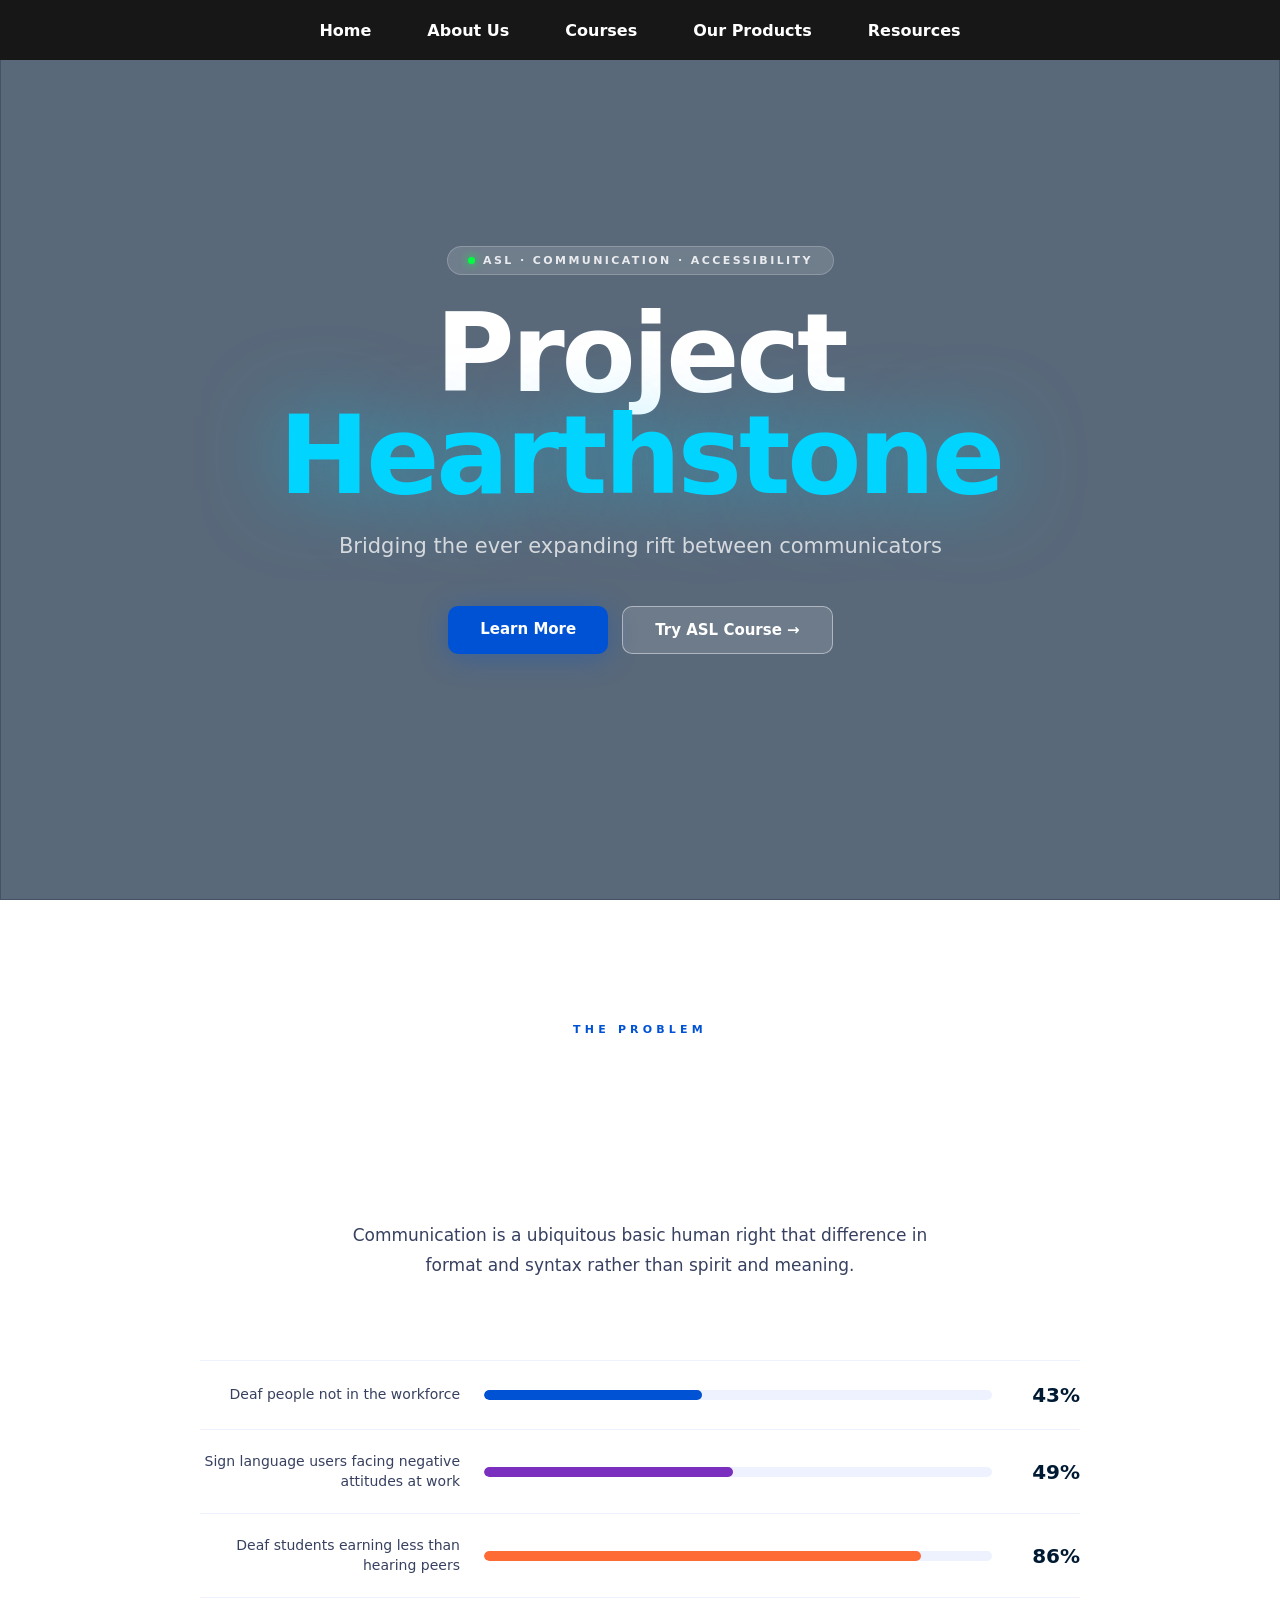
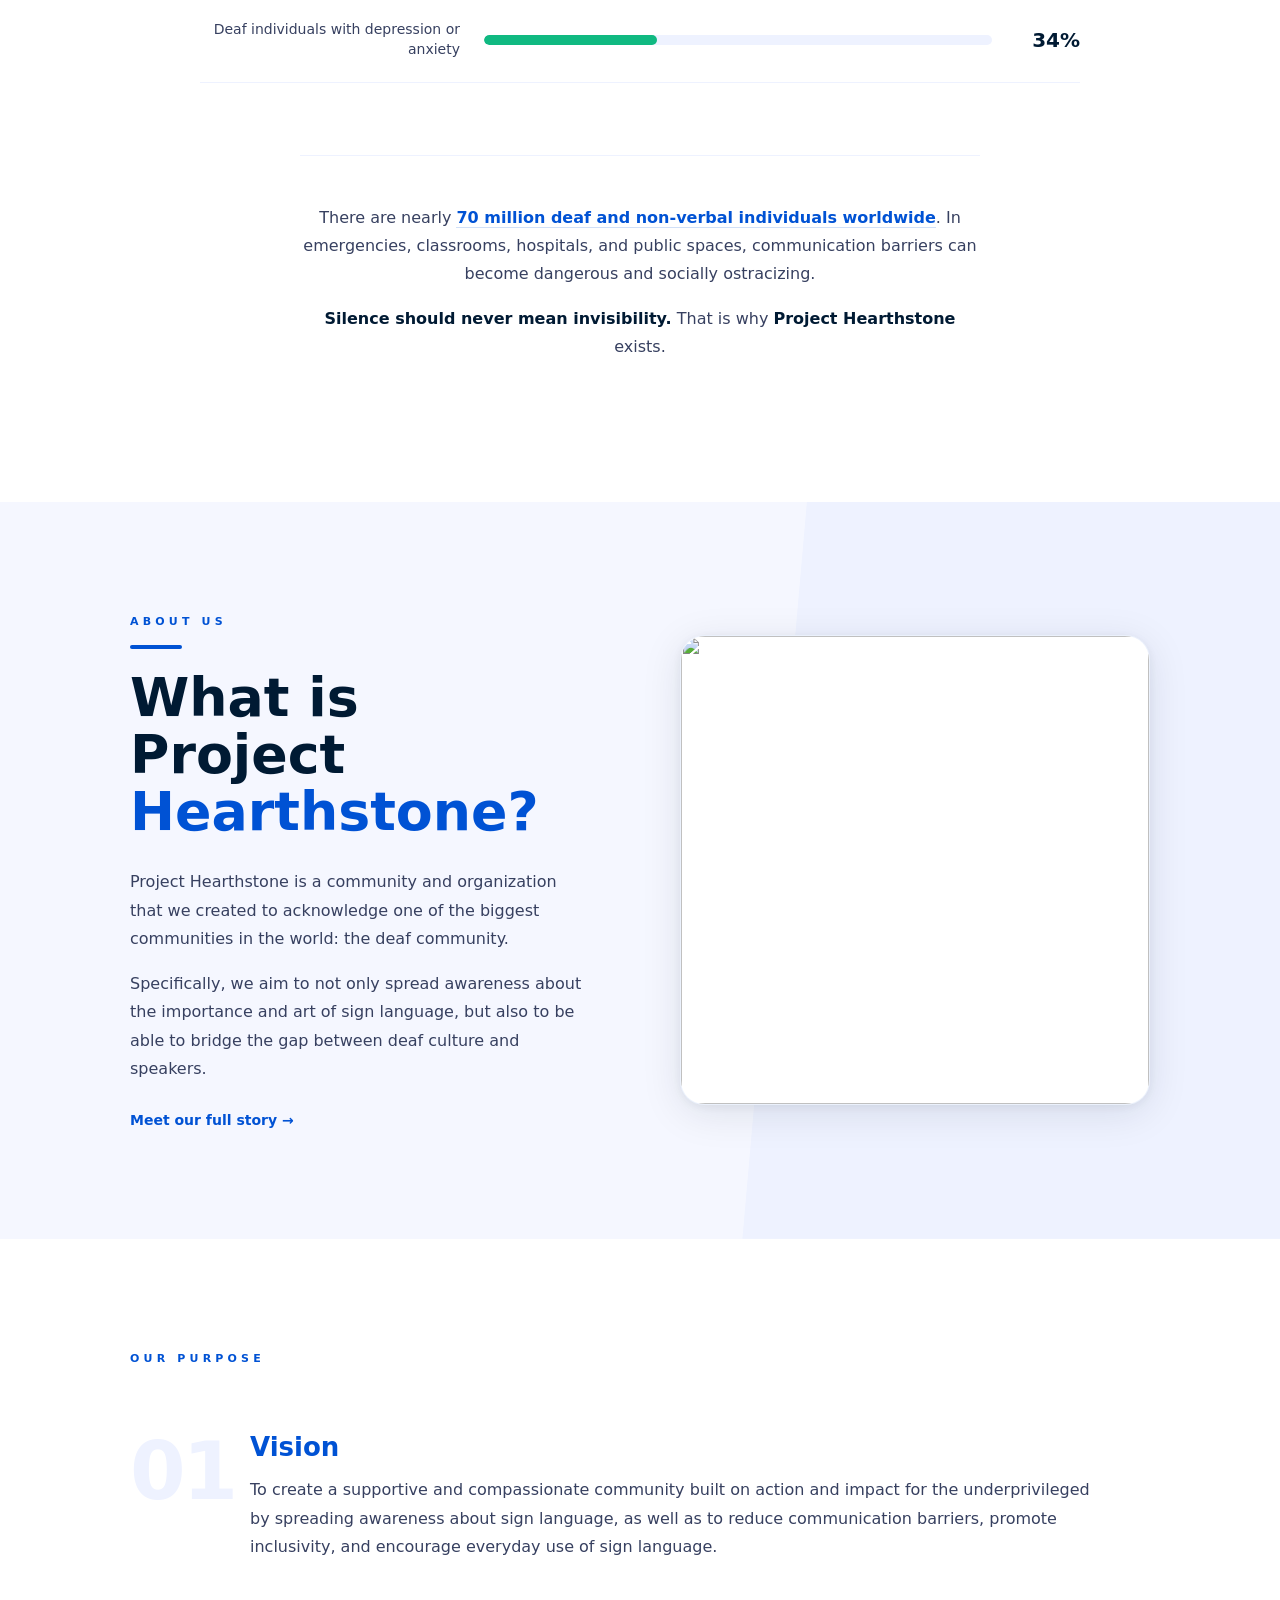
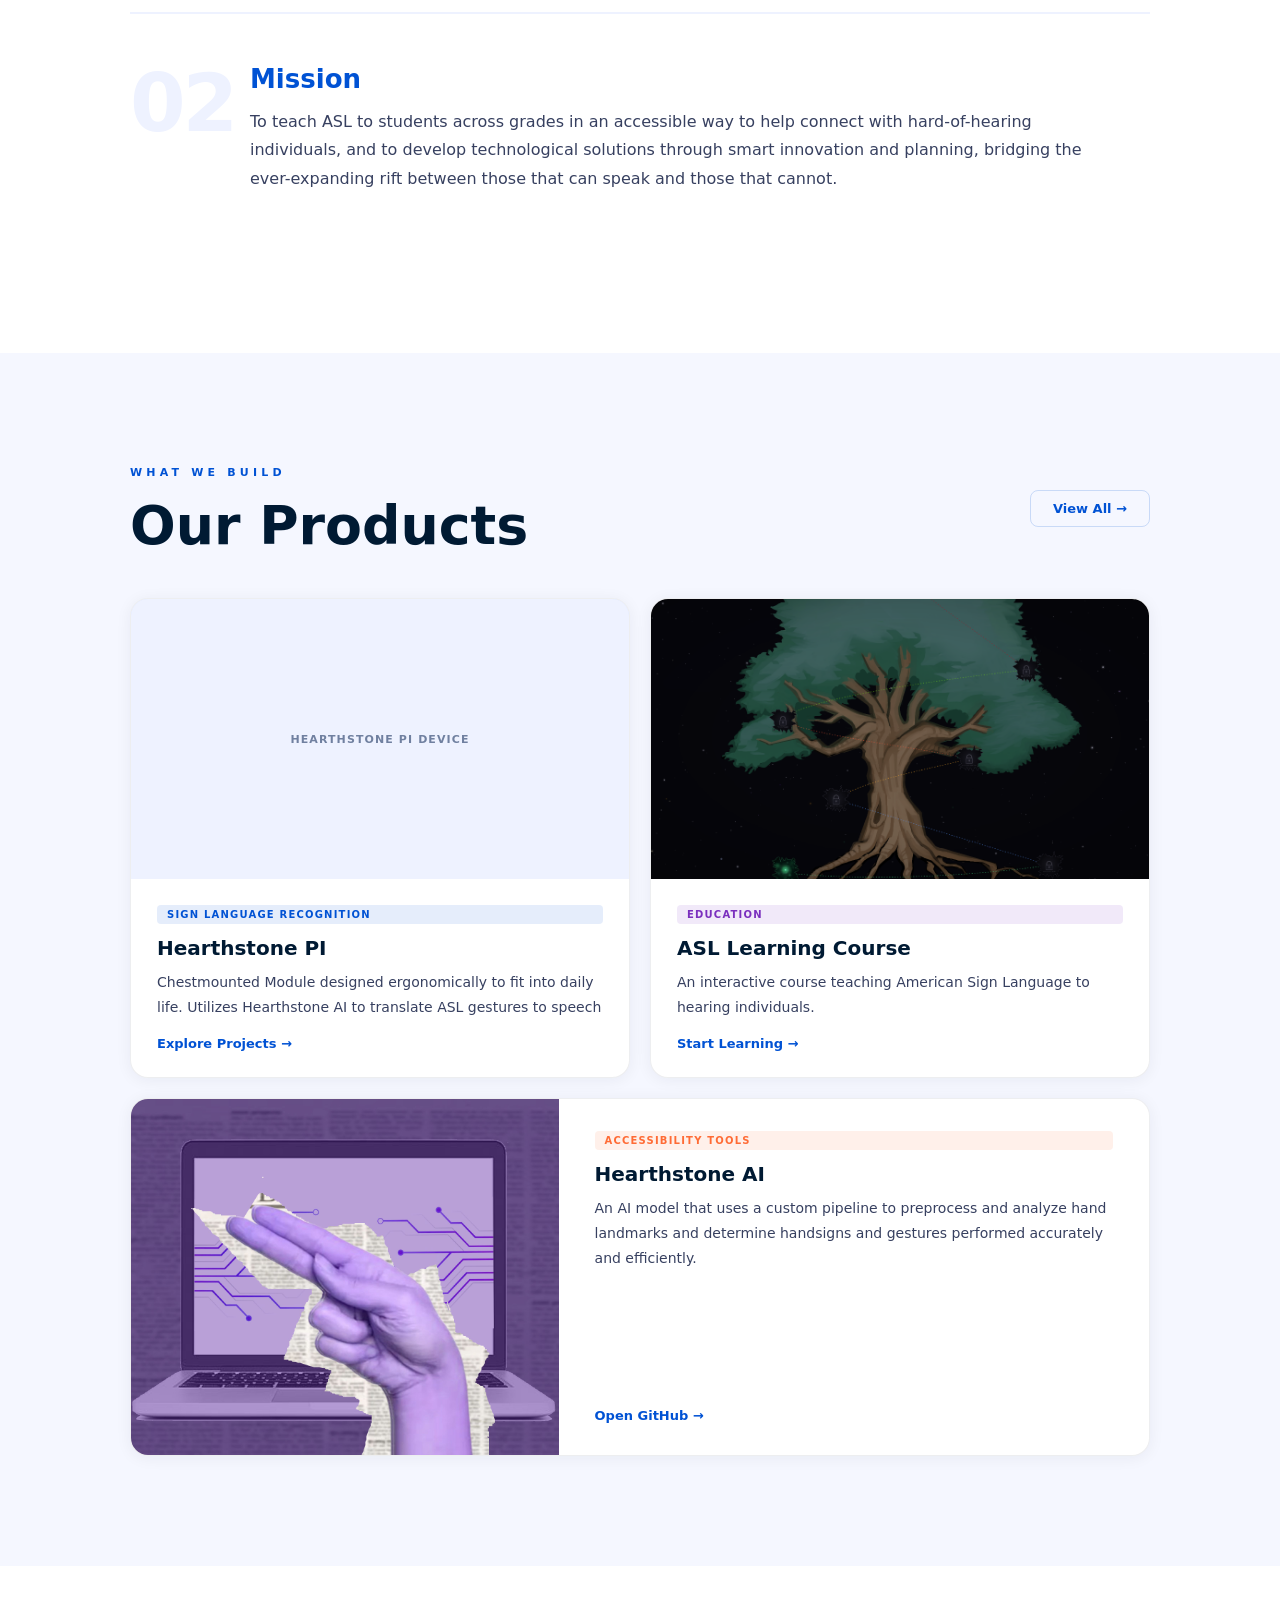
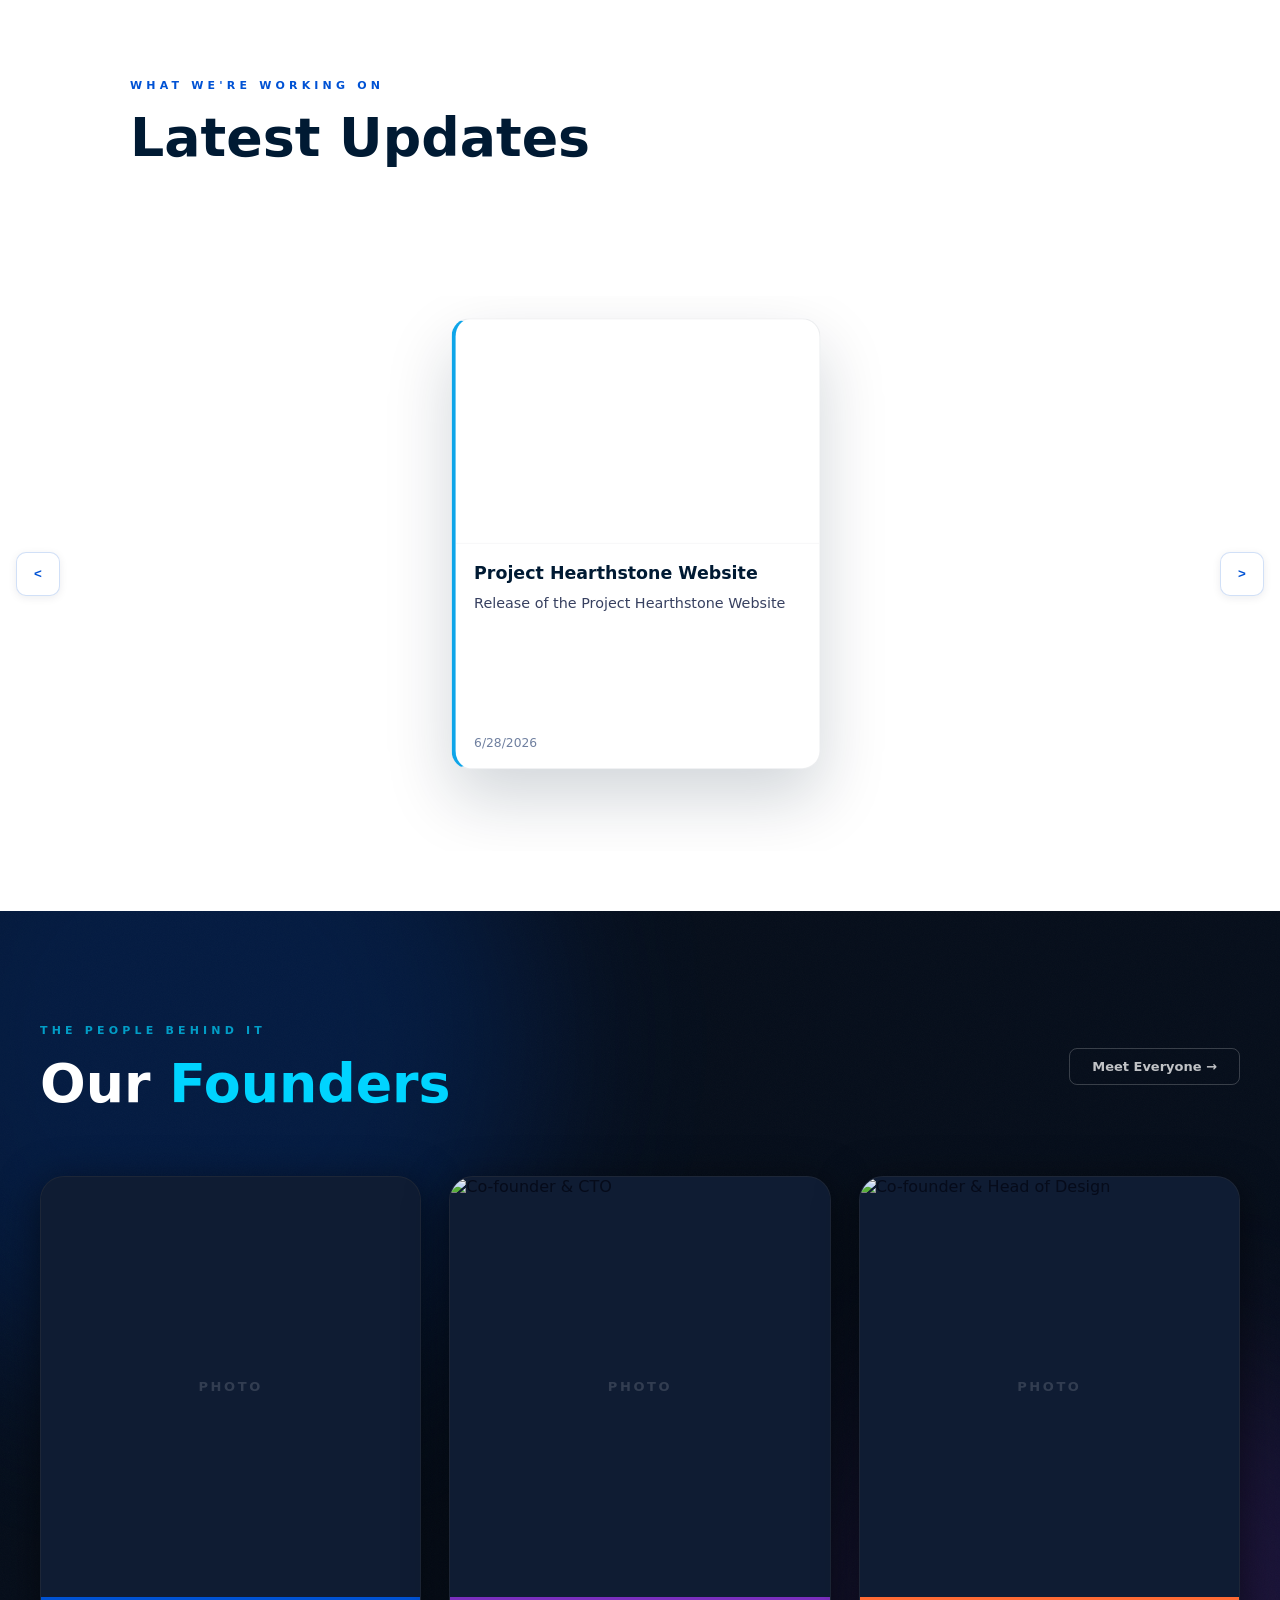
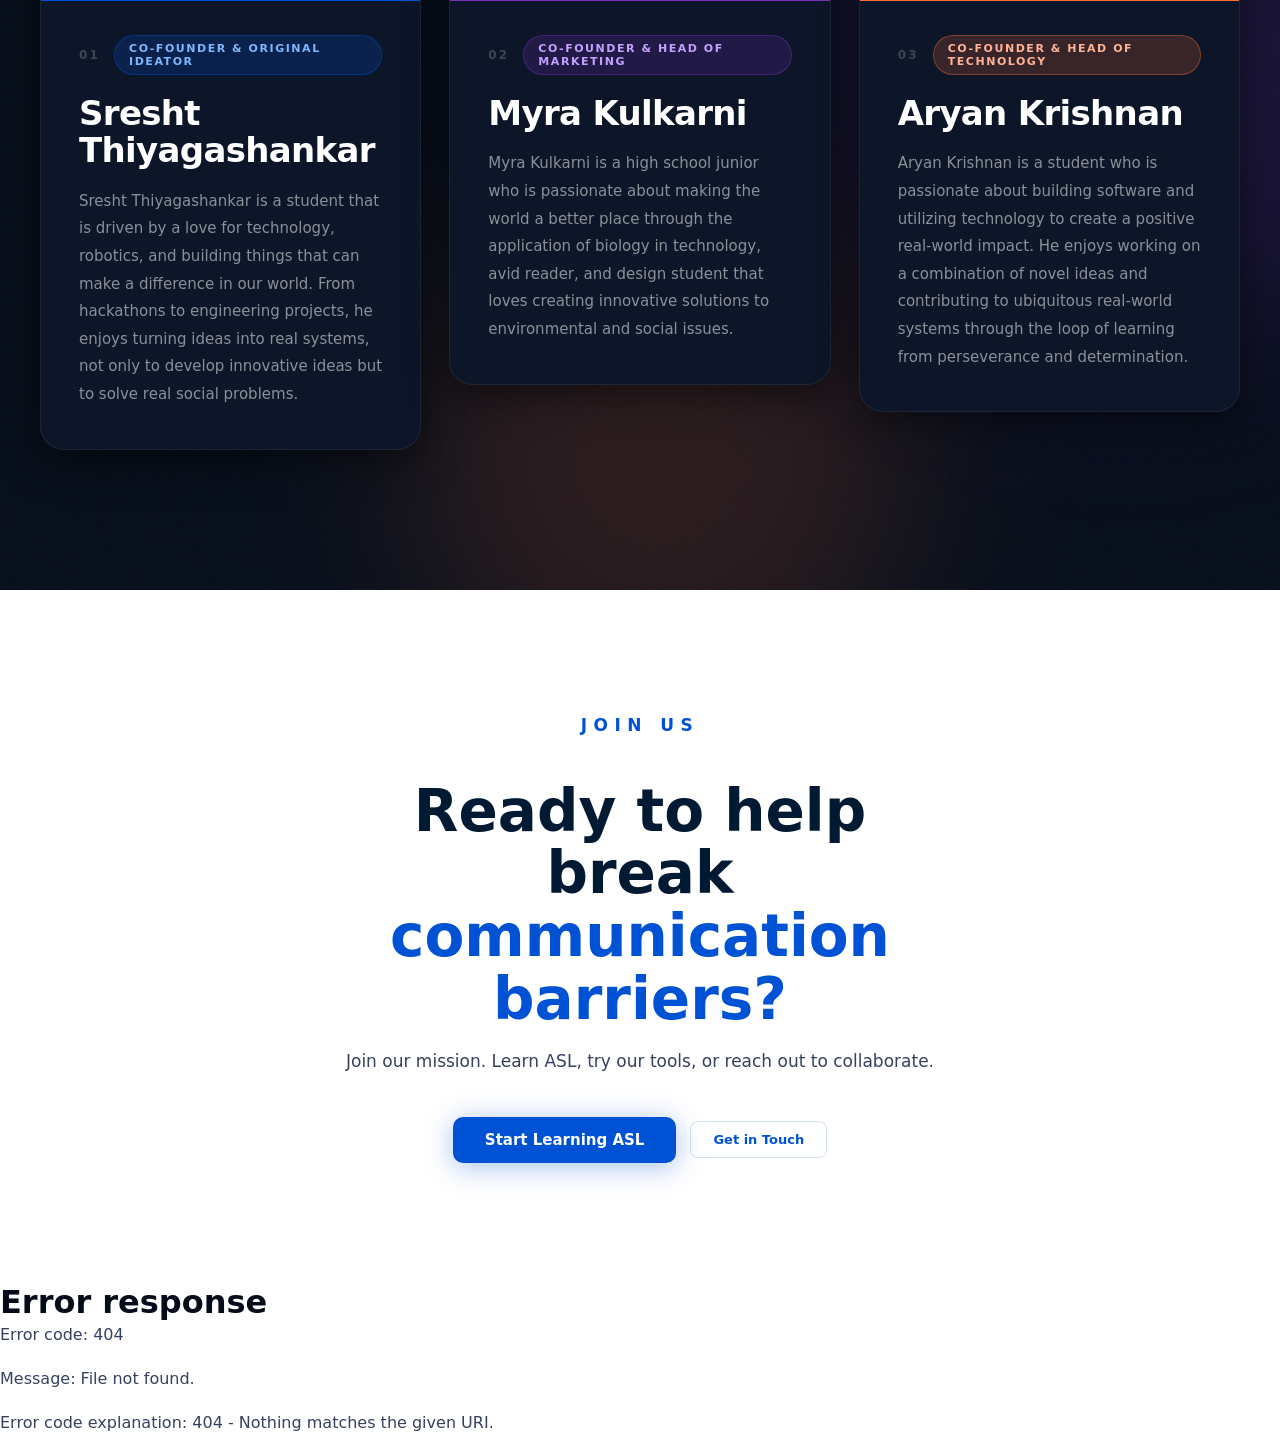
==== commit f6fe5120: "website content update" ====
--- a/projecthearthstone.in/index.html
+++ b/projecthearthstone.in/index.html
@@ -166,9 +166,9 @@
                             To create a supportive and compassionate community built on action and impact for the underprivileged by spreading awareness about sign language, as well as to reduce communication barriers, promote inclusivity, and encourage everyday use of sign language.
                         </p>
                     </div>
-                    <div class="mv-image reveal-item" style="--delay: 0.2s">
+                    <!-- <div class="mv-image reveal-item" style="--delay: 0.2s">
                         <img src="images/homepage/vision.jpg" alt="Our vision" loading="lazy" />
-                    </div>
+                    </div> -->
                 </div>
                 <div class="mv-divider" aria-hidden="true"></div>
                 <div class="mv-row mv-row--flip reveal-group">
@@ -179,9 +179,9 @@
                             To teach ASL to students across grades in an accessible way to help connect with hard-of-hearing individuals, and to develop technological solutions through smart innovation and planning, bridging the ever-expanding rift between those that can speak and those that cannot.
                         </p>
                     </div>
-                    <div class="mv-image reveal-item" style="--delay: 0.2s">
+                    <!-- <div class="mv-image reveal-item" style="--delay: 0.2s">
                         <img src="images/homepage/mission.jpg" alt="Our mission" loading="lazy" />
-                    </div>
+                    </div> -->
                 </div>
             </div>
         </section>
@@ -197,22 +197,23 @@
                     <a href="products.html" class="btn-outline reveal-item">View All →</a>
                 </div>
                 <div class="bento-grid">
-                    <div class="bento-card bento-card--featured reveal-item">
+                    <div class="bento-card reveal-item">
                         <div class="bento-img bento-img--blue">
-                            <img src="images/homepage/hearthstone-pi.jpg" alt="Hearthstone PI device" class="bento-img-photo" loading="lazy" />
+                            <img src="Images/homepage/ourproducts/HearthstonePiImage.jpg" alt="Hearthstone PI device" class="bento-img-photo" loading="lazy" />
                         </div>
                         <div class="bento-body">
+                            
                             <span class="bento-tag bento-tag--blue">Sign Language Recognition</span>
                             <h3>Hearthstone PI</h3>
                             <p>
                                 Chestmounted Module designed ergonomically to fit into daily life. Utilizes Hearthstone AI to translate ASL gestures to speech 
                             </p>
-                            <a href="products.html" class="bento-link">Explore SignBridge →</a>
+                            <a href="products.html" class="bento-link">Explore Projects →</a>
                         </div>
                     </div>
                     <div class="bento-card reveal-item" style="--delay: 0.14s">
                         <div class="bento-img bento-img--purple">
-                            <img src="images/homepage/asl-course.jpg" alt="ASL Learning Course preview" class="bento-img-photo" loading="lazy" />
+                            <img src="Images/homepage/ourproducts/ASLCourseImage.png" alt="ASL Learning Course preview" class="bento-img-photo" loading="lazy" />
                         </div>
                         <div class="bento-body">
                             <span class="bento-tag bento-tag--purple">Education</span>
@@ -224,15 +225,15 @@
                             <a href="asl-learning-course" class="bento-link">Start Learning →</a>
                         </div>
                     </div>
-                    <div class="bento-card reveal-item" style="--delay: 0.26s">
+                    <div class="bento-card reveal-item bento-card--wide" style="--delay: 0.26s">
                         <div class="bento-img bento-img--coral">
-                            <img src="images/homepage/hearthstone-ai.jpg" alt="Hearthstone AI hub dashboard" class="bento-img-photo" loading="lazy" />
+                            <img src="Images/homepage/ourproducts/HearthstoneAIImage.jpg" alt="Hearthstone AI hub dashboard" class="bento-img-photo" loading="lazy" />
                         </div>
                         <div class="bento-body">
                             <span class="bento-tag bento-tag--coral">Accessibility Tools</span>
                             <h3>Hearthstone AI</h3>
                             <p>An AI model that uses a custom pipeline to preprocess and analyze hand landmarks and determine handsigns and gestures performed accurately and efficiently.</p>
-                            <a href="products.html" class="bento-link">Open Hub →</a>
+                            <a href="https://github.com/LearnPRG-py/ProjectHearthstone" class="bento-link">Open GitHub →</a>
                         </div>
                     </div>
                 </div>
--- a/projecthearthstone.in/styles.css
+++ b/projecthearthstone.in/styles.css
@@ -807,7 +807,7 @@
 }
 
 .mv-content p {
-    max-width: 440px;
+    /* max-width: 440px; */
 }
 
 .mv-image {
@@ -878,9 +878,14 @@
 
 .bento-grid {
     display: grid;
-    grid-template-columns: 1.6fr 1fr;
+    grid-template-columns: 1fr 1fr;
     grid-template-rows: auto auto;
     gap: 20px;
+}
+
+.bento-card--wide {
+    grid-column: 1 / -1;
+    flex-direction: row;
 }
 
 .bento-card {
@@ -914,6 +919,29 @@
     justify-content: center;
 }
 
+.bento-card--wide .bento-img {
+    width: 42%;
+    aspect-ratio: auto;
+    flex-shrink: 0;
+}
+.bento-card.bento-card--wide {
+    flex-direction: row;
+    align-items: stretch;
+}   
+.bento-card.bento-card--wide .bento-img {
+    width: 42%;
+    aspect-ratio: auto;
+    flex-shrink: 0;
+    height: auto;
+}
+
+.bento-card.bento-card--wide .bento-body {
+    padding: 32px 36px;
+}
+
+.bento-card--wide .bento-body {
+    padding: 32px 36px;
+}
 .bento-img-photo {
     width: 100%;
     height: 100%;
@@ -1102,10 +1130,9 @@
     align-items: center;
     transition: transform 600ms cubic-bezier(0.22, 0.9, 0.23, 1);
     will-change: transform;
-    padding: 12px 0 50px;
+    padding: 40px 0 75px;
     box-sizing: border-box;
 }
-
 .update-card {
     flex: 0 0 360px;
     height: 440px;
--- a/projecthearthstone.in/Navbar/styles.css
+++ b/projecthearthstone.in/Navbar/styles.css
@@ -0,0 +1,168 @@
+* {
+  margin: 0;
+  padding: 0;
+  box-sizing: border-box;
+}
+
+#sentinel {
+  height: 1%;
+  width: 100%;
+}
+
+.navbar {
+  height: 0px;
+  position: relative;
+  z-index: 1000;
+}
+
+.nav-inner {
+  position: fixed;
+  top: 0;
+  left: 50%;
+  transform: translateX(-50%);
+  width: 100%;
+  height: 60px;
+  background-color: #171717;
+  padding: 0 2rem;
+  display: flex;
+  justify-content: center;
+  align-items: center;
+  transition: all 0.4s ease;
+  box-shadow: none;
+  overflow: hidden; 
+}
+
+.nav-inner::before {
+  content: "";
+  position: absolute;
+  top: 0;
+  left: -120%;
+  width: 120%;
+  height: 100%;
+  pointer-events: none;
+  border-radius: inherit;
+
+  background: linear-gradient(
+    90deg,
+    rgba(46, 255, 144, 0) 0%,
+    var(--accent-color) 50%,
+    rgba(46, 255, 144, 0) 100%
+  );
+
+  opacity: 0;
+  transform: translateX(0);
+}
+
+.navbar.dock .nav-inner {
+  opacity: 0.8;
+  top: 15px;
+  height: 60px;
+  padding: 0 1.5rem;
+  box-shadow: 0 4px 12px rgba(0,0,0,0.2);
+  border-radius: 999px;
+  transform: translateX(-50%);
+  transition: all 0.4s ease;
+}
+
+.navbar.dock .nav-inner::before {
+  animation: greenWave 0.9s ease-out forwards;
+  opacity: 1;
+}
+
+@keyframes greenWave {
+  0% {
+    transform: translateX(-120%);
+    opacity: 0.2;
+  }
+  50% {
+    opacity: 1;
+  }
+  100% {
+    transform: translateX(120%);
+    opacity: 0;
+  }
+}
+
+.nav-menu {
+  display: flex;
+  flex-direction: row;
+  gap: 3.5rem;
+  align-items: center;
+  justify-content: space-around;
+  list-style: none;
+}
+
+.nav-inner a {
+  color: #fff;
+  text-decoration: none;
+  font-weight: bold;
+}
+
+.nav-inner a:hover {
+  color: #30cdd7;
+}
+
+.hamburger,
+.page-title {
+  display: none;
+}
+
+@media (max-width: 1000px) {
+  .hamburger {
+    display: block;
+    font-size: 1.5rem;
+    background: none;
+    border: none;
+    color: #fff;
+    cursor: pointer;
+    z-index: 1001;
+  }
+
+  .page-title {
+    display: block;
+    color: #fff;
+    font-size: 1.1rem;
+    font-weight: 600;
+    margin-left: 0.75rem;
+    flex: 1;
+    text-align: center;
+  }
+
+  .nav-inner {
+    flex-direction: row;
+    justify-content: space-between;
+    align-items: center;
+  }
+
+  .nav-menu {
+    position: absolute;
+    top: 70px;
+    left: 50%;
+    transform: translateX(-50%);
+    width: 90%;
+    background-color: var(--bg-color);
+    flex-direction: column;
+    display: flex;
+    gap: 1rem;
+    padding: 1rem 1.5rem;
+    border-radius: 1rem;
+    box-shadow: 0 8px 16px rgba(0, 0, 0, 0.4);
+    text-align: center;
+    z-index: 999;
+    overflow: hidden;
+  }
+
+  .nav-menu.hidden {
+    display: none;
+  }
+
+  .nav-inner ul {
+    gap: 1rem;
+    padding: 10px;
+  }
+
+  .nav-inner a {
+    font-size: 1rem;
+    padding: 0.5rem 0;
+  }
+}
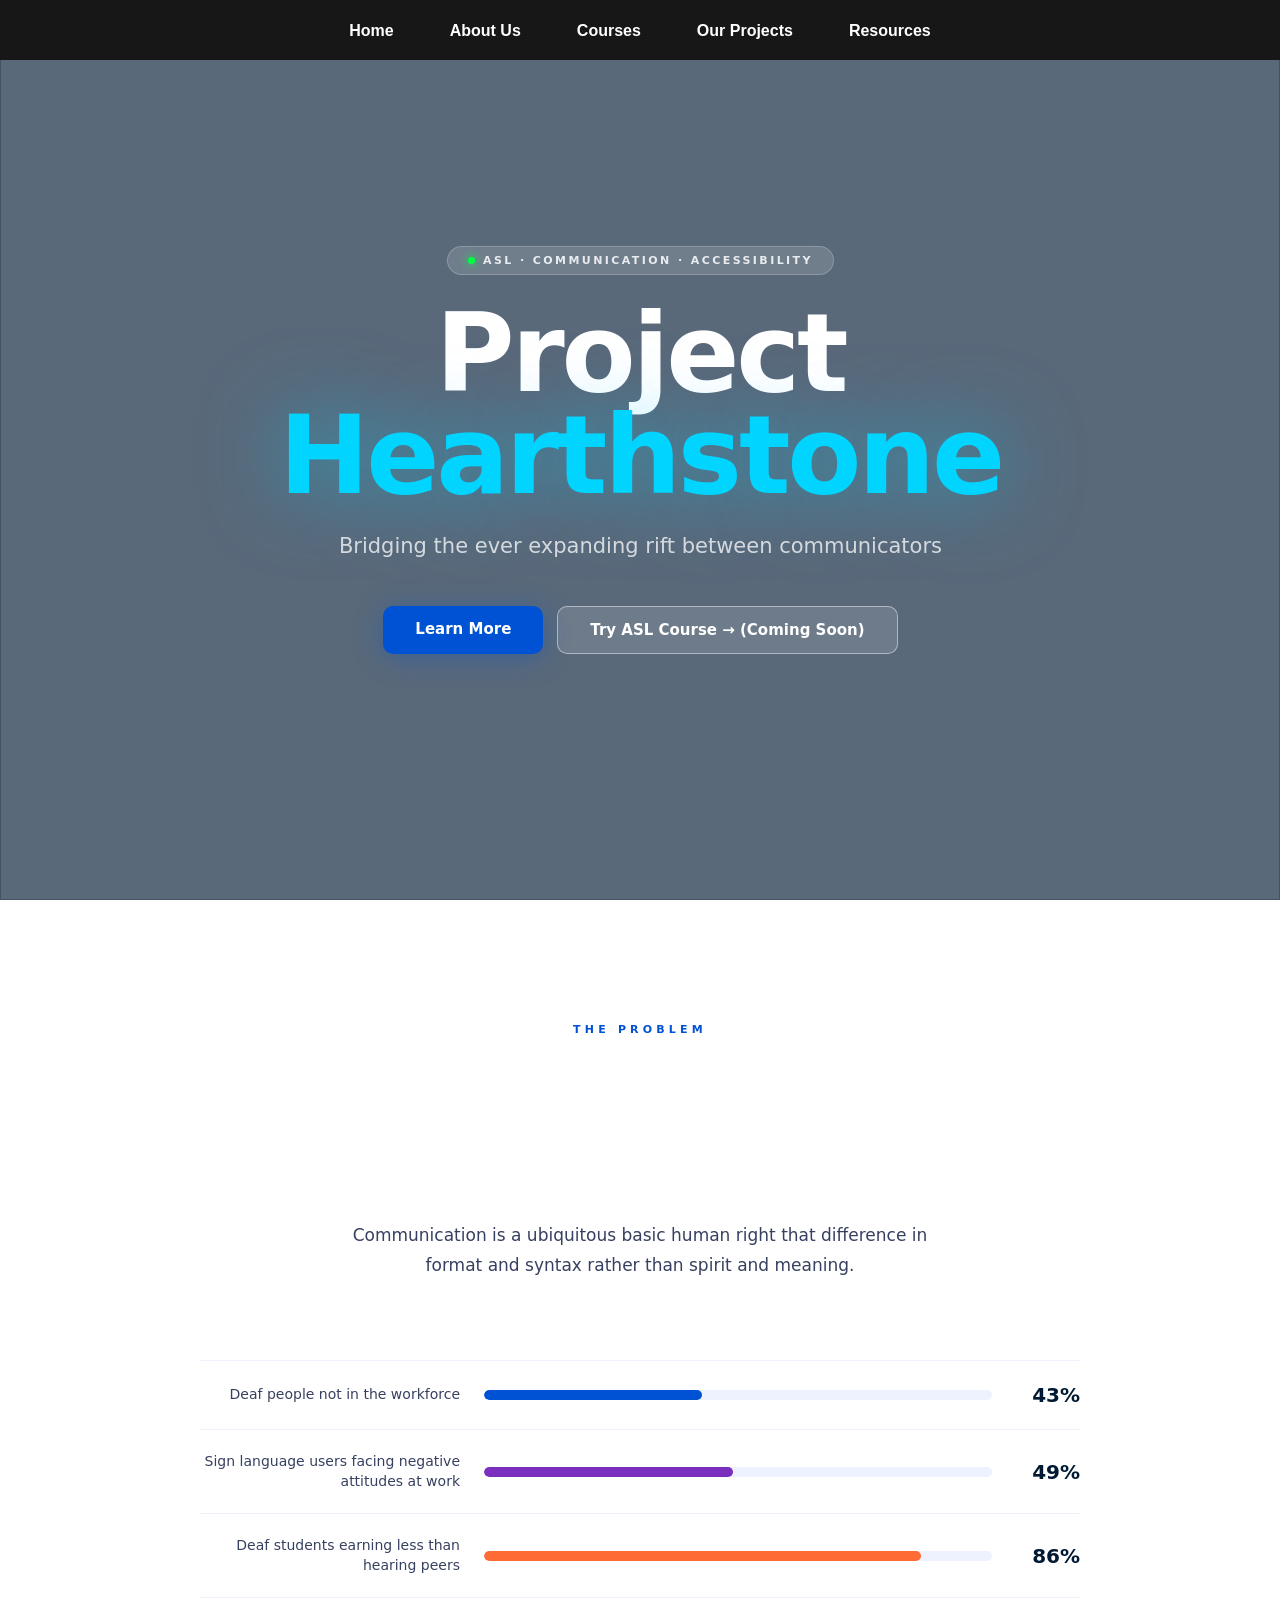
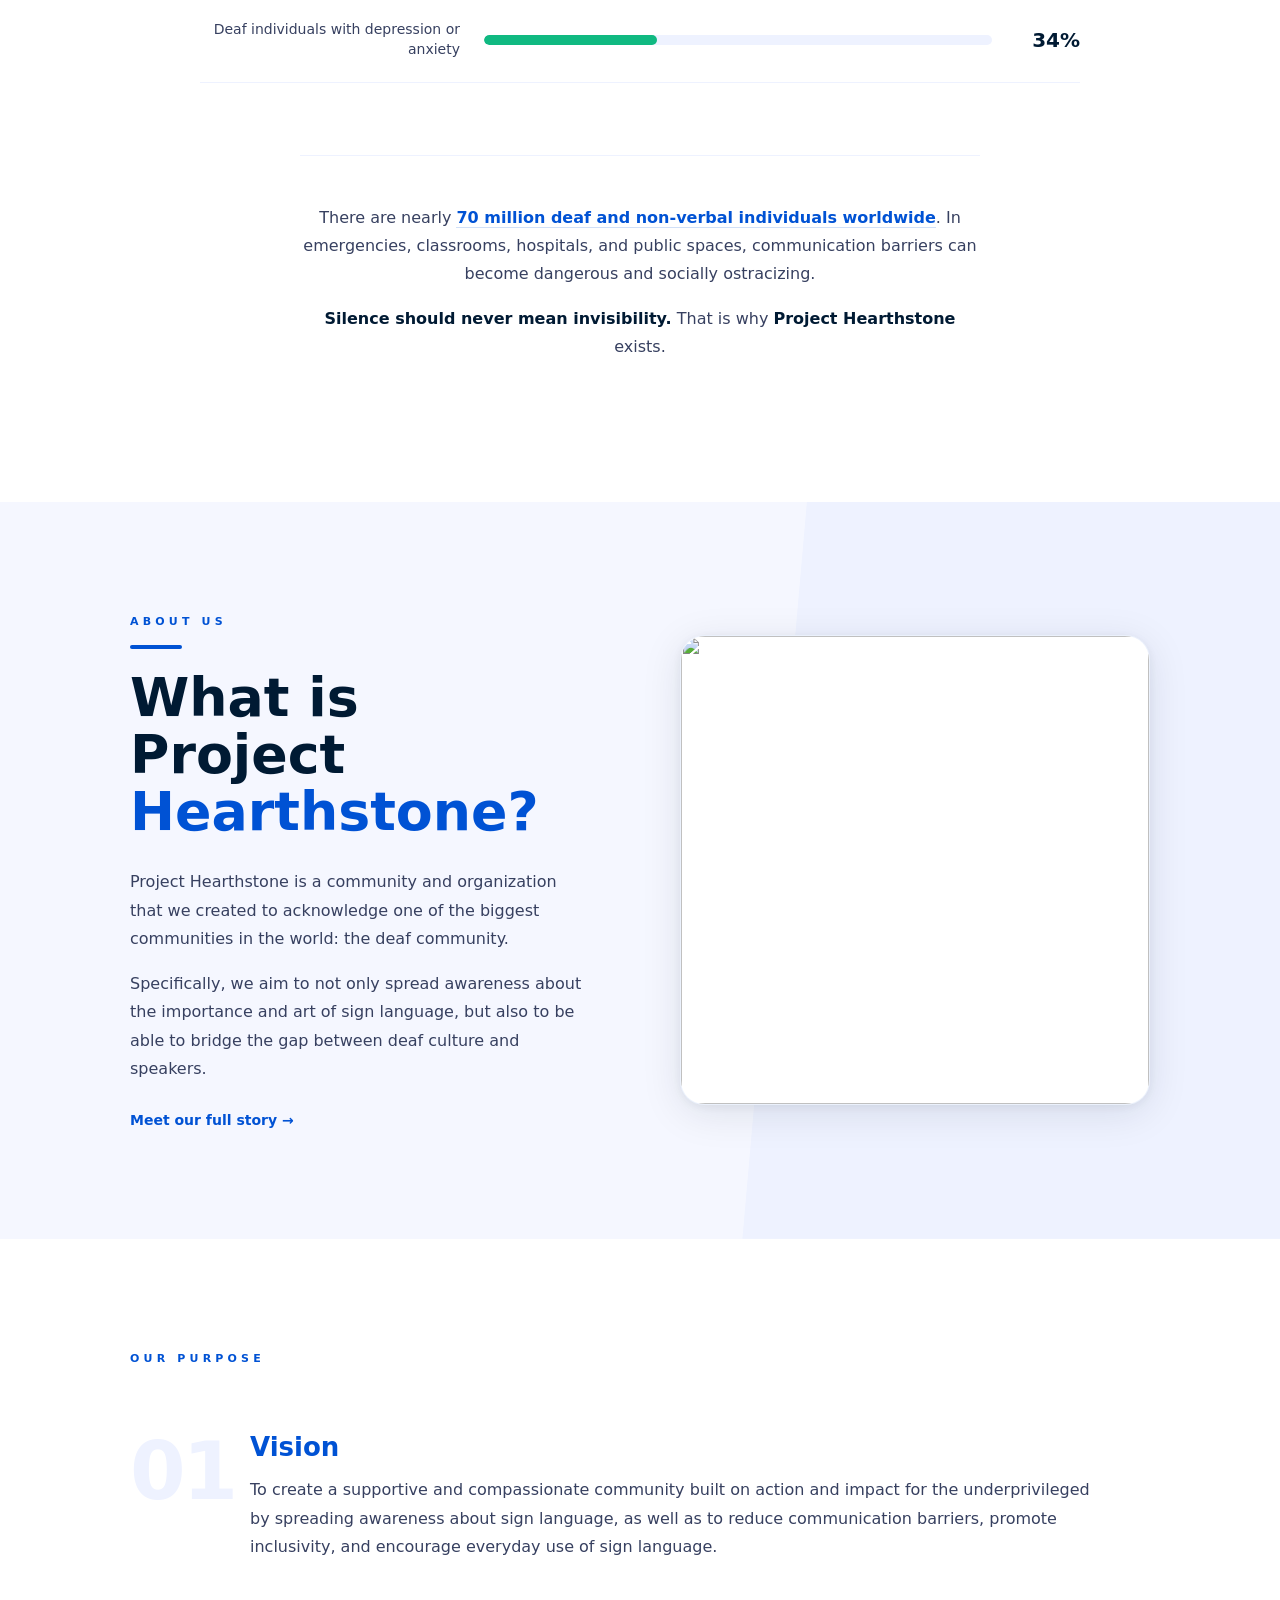
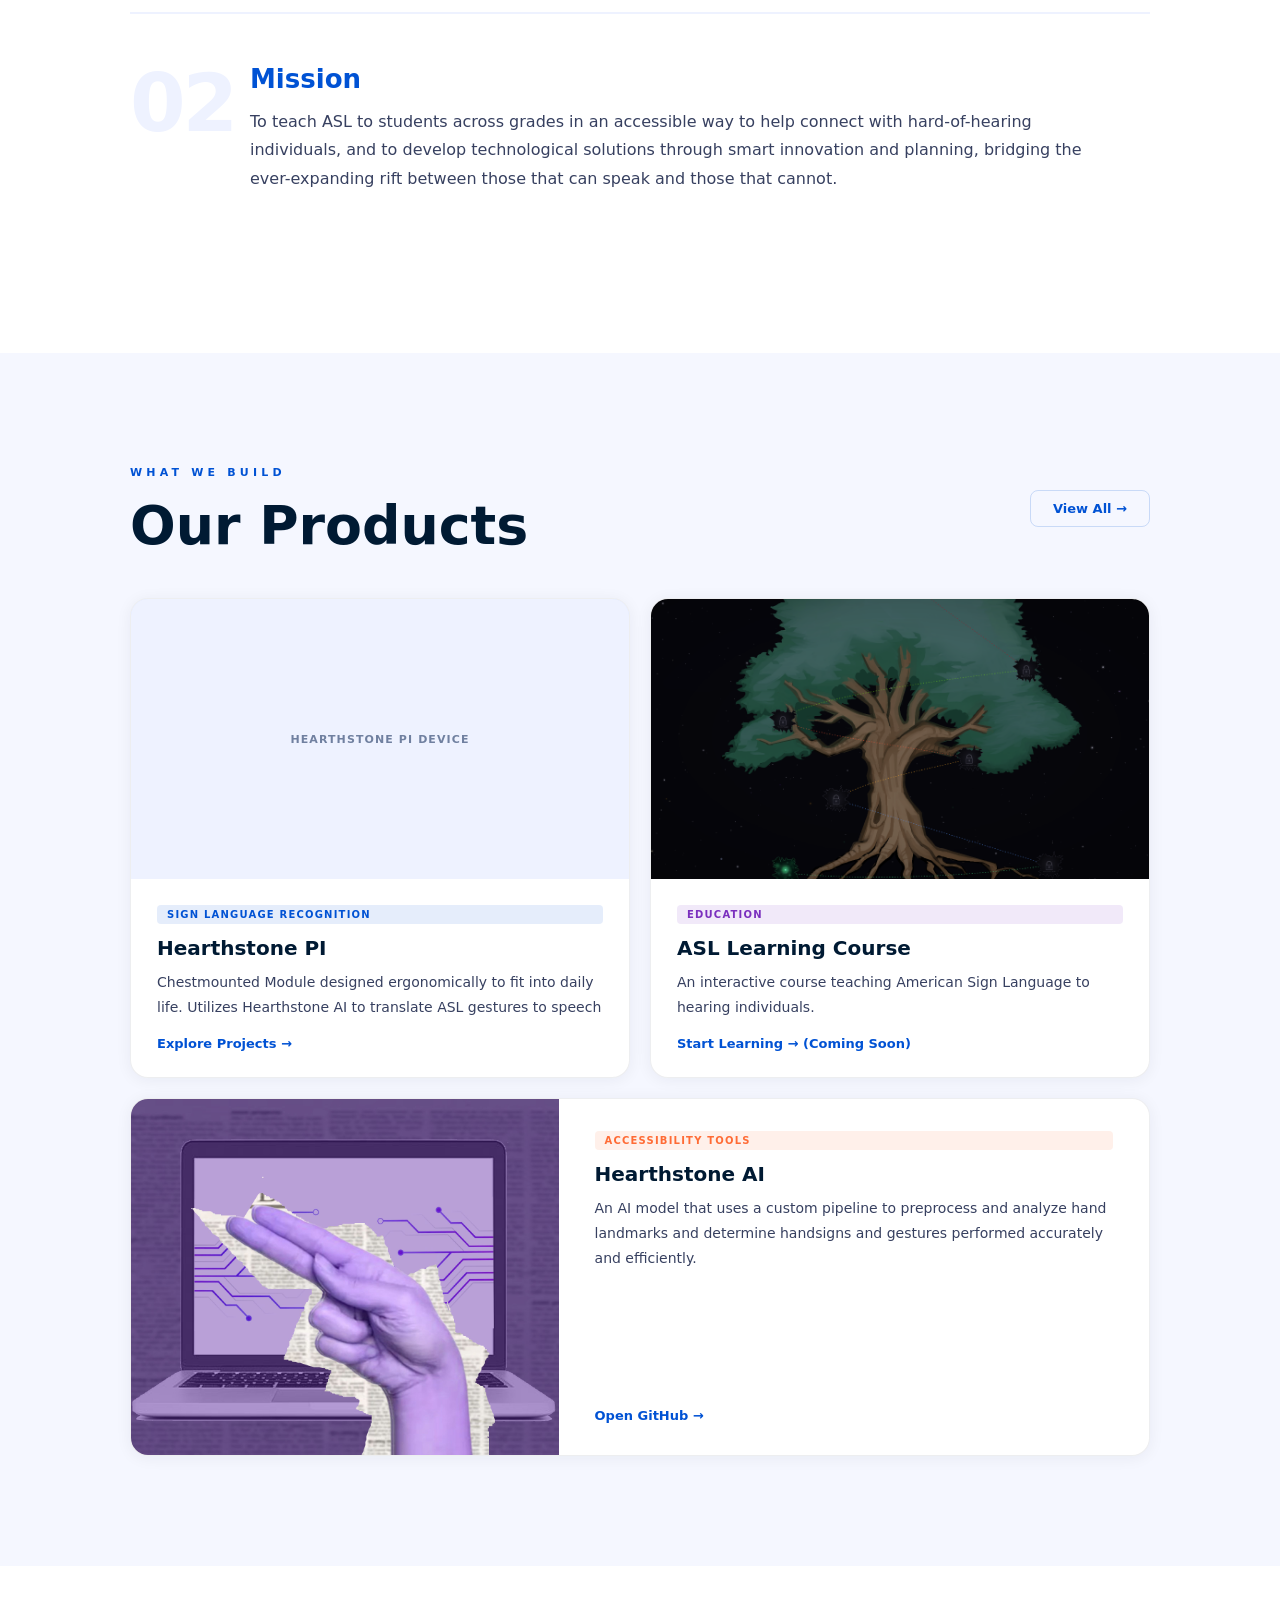
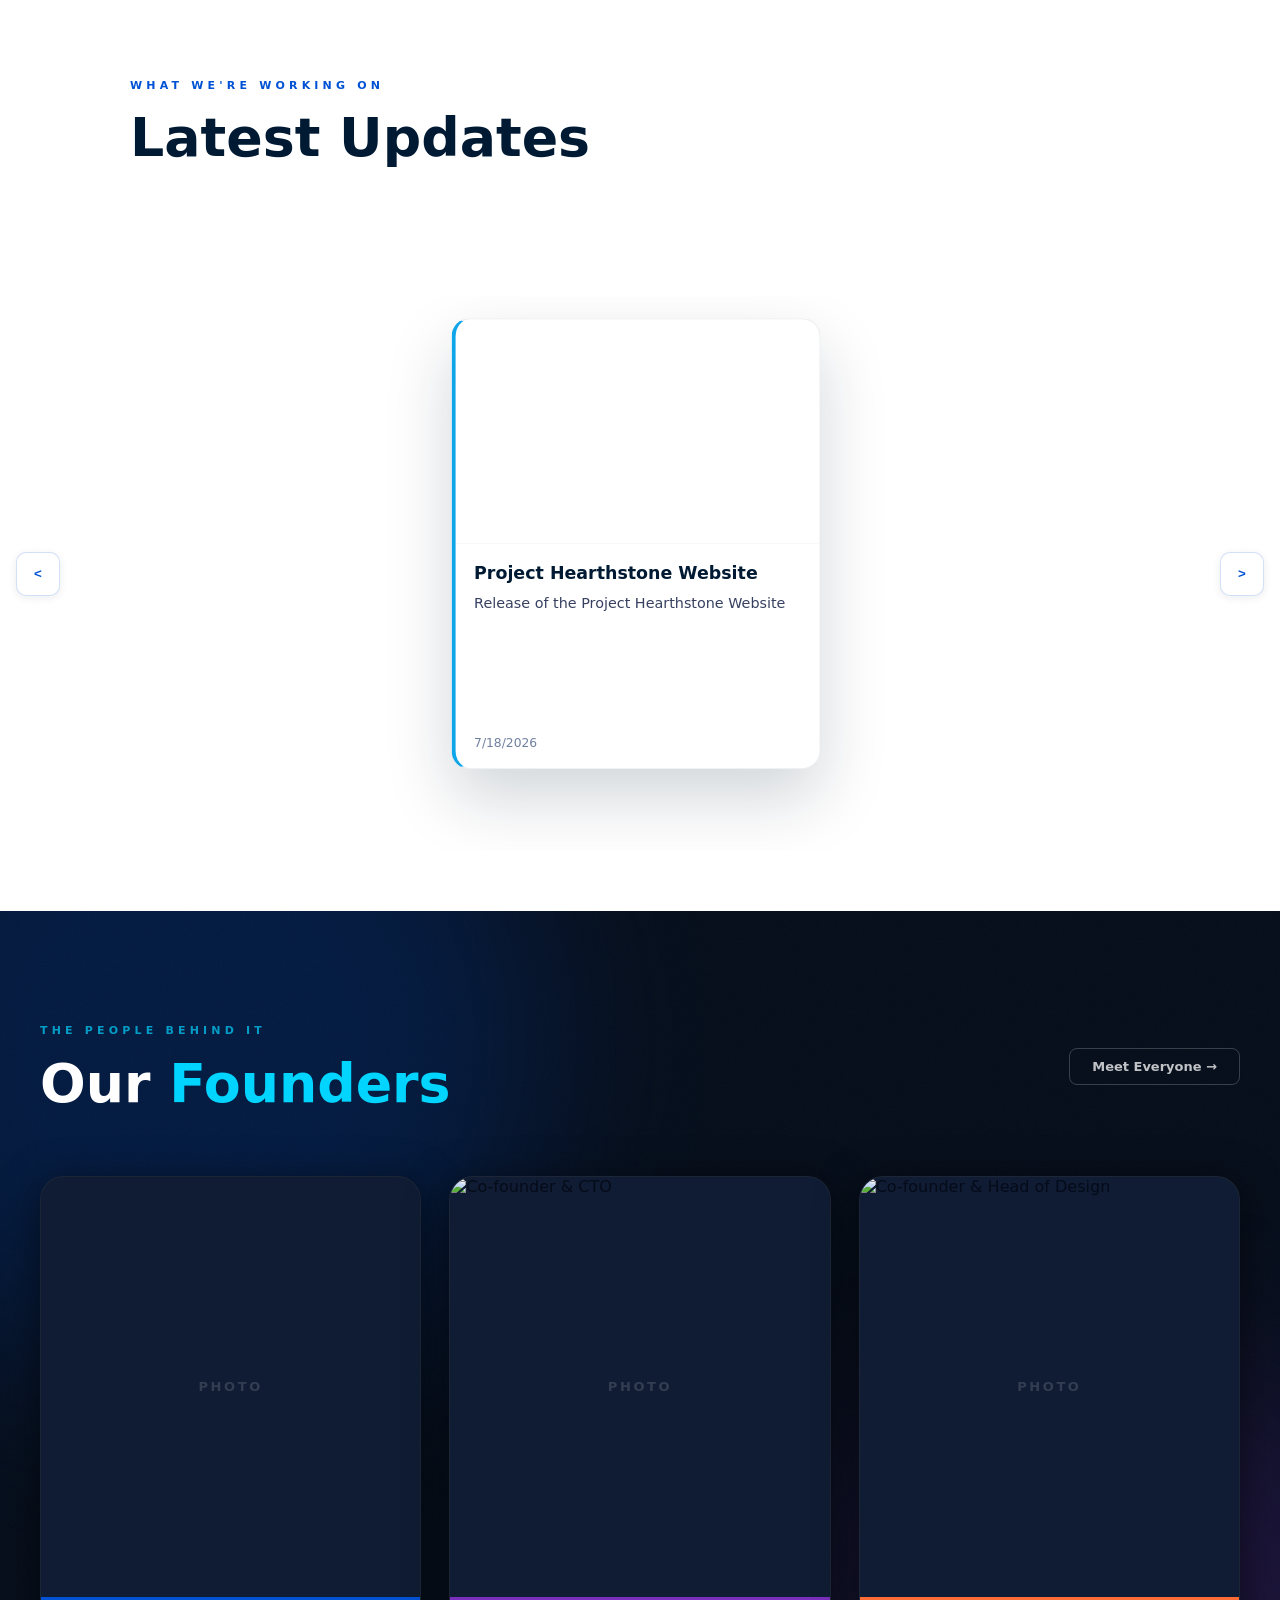
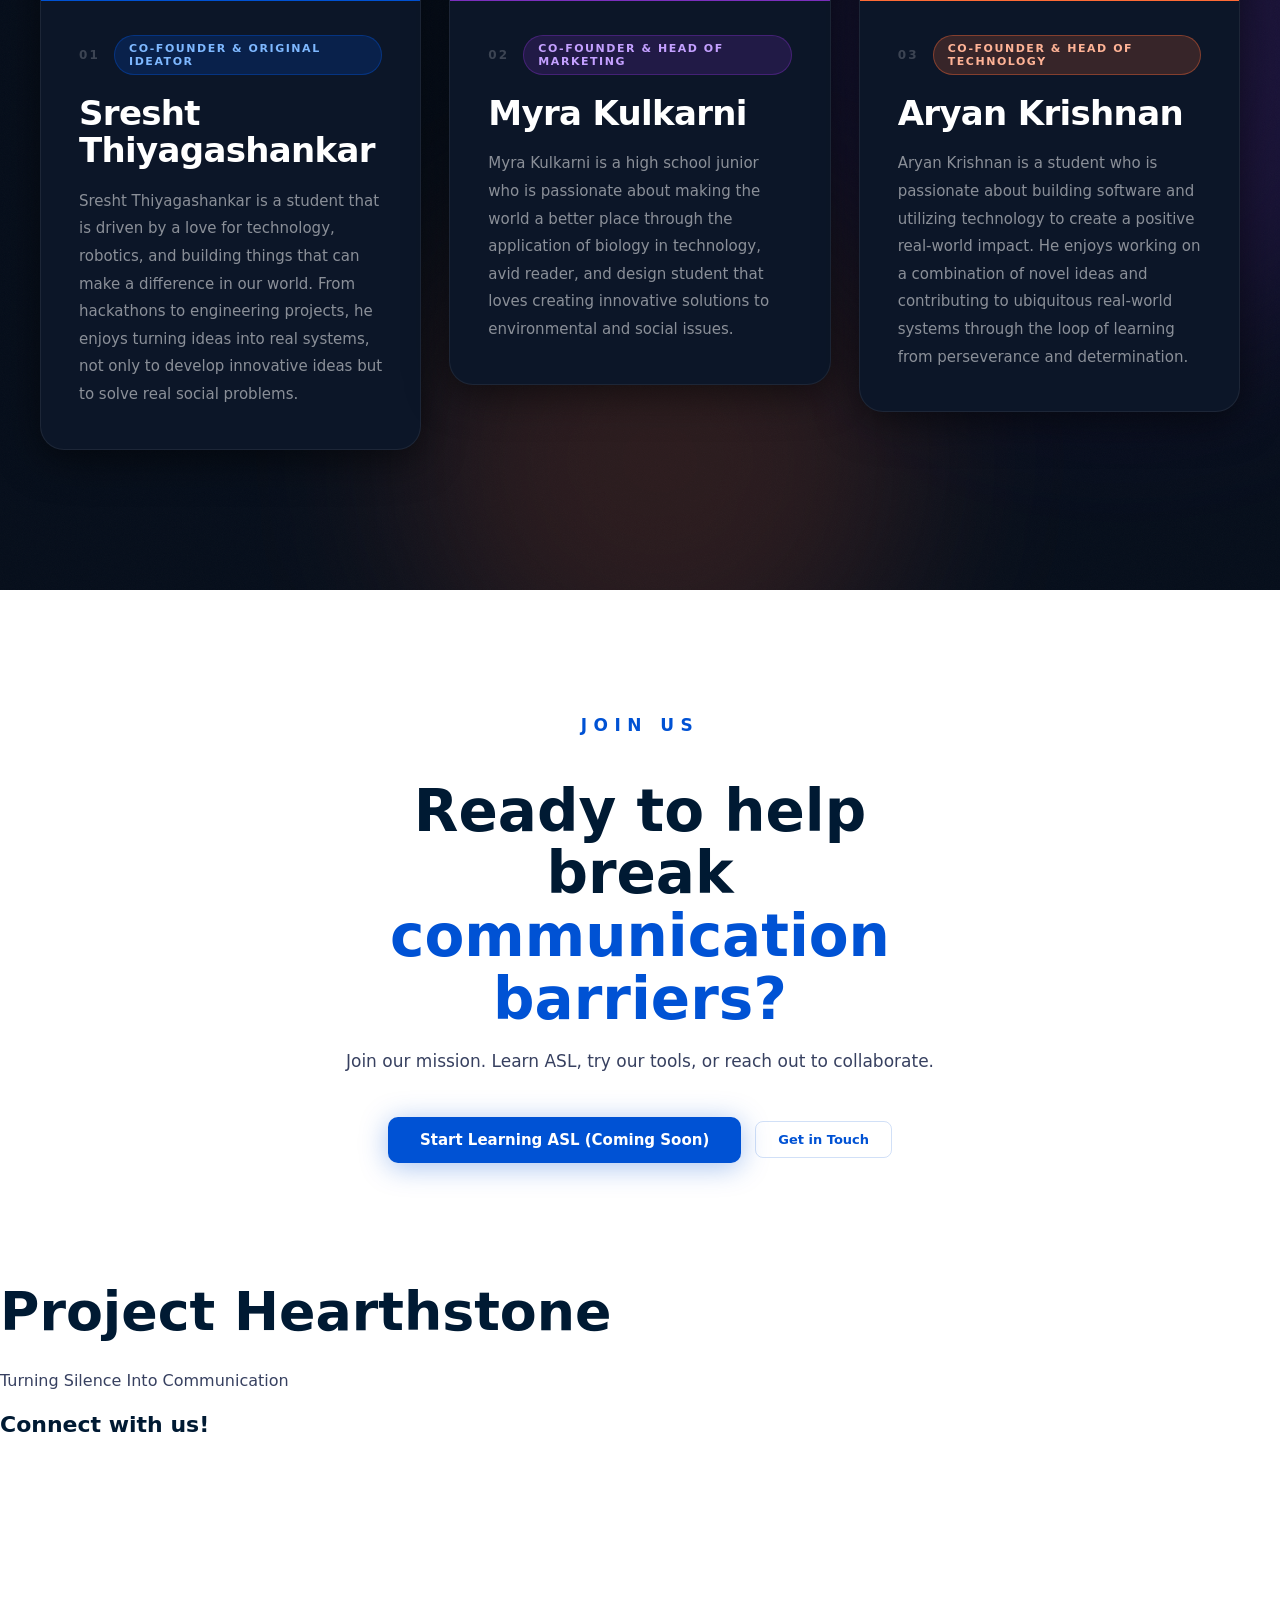
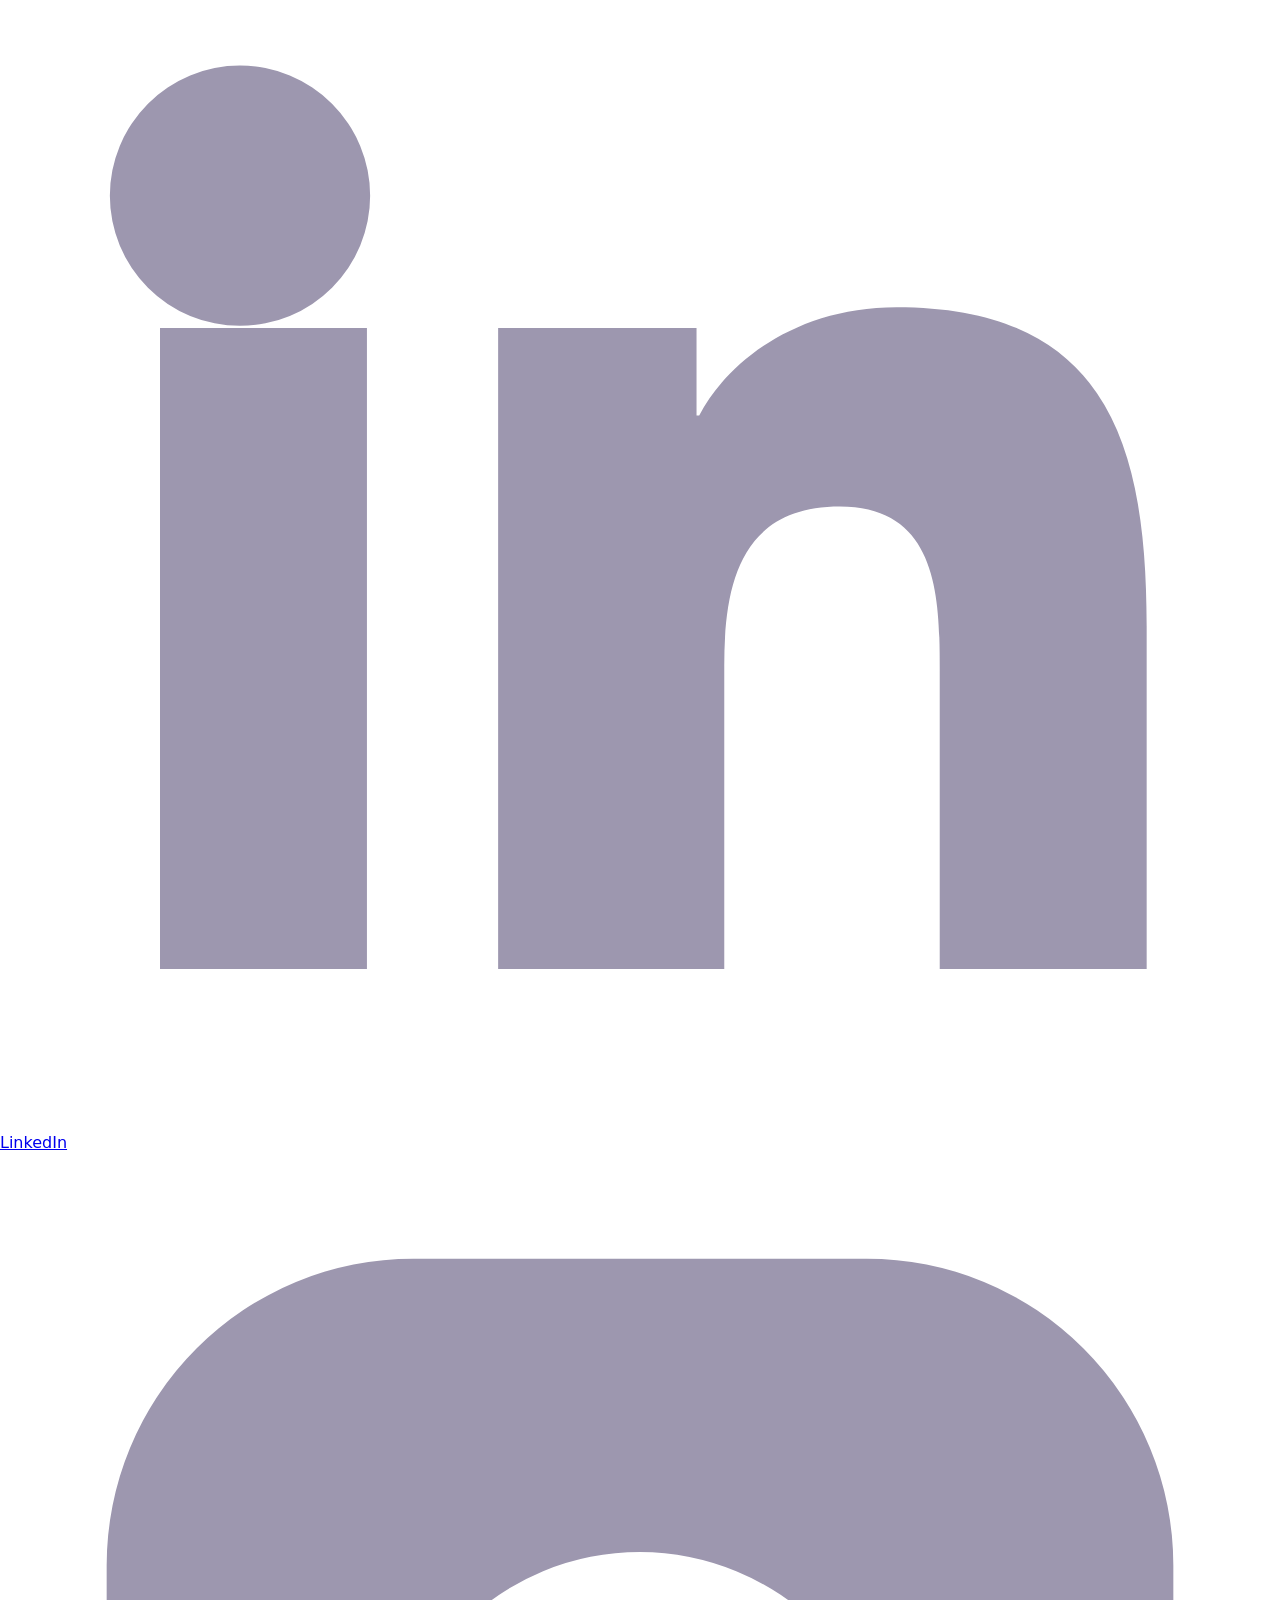
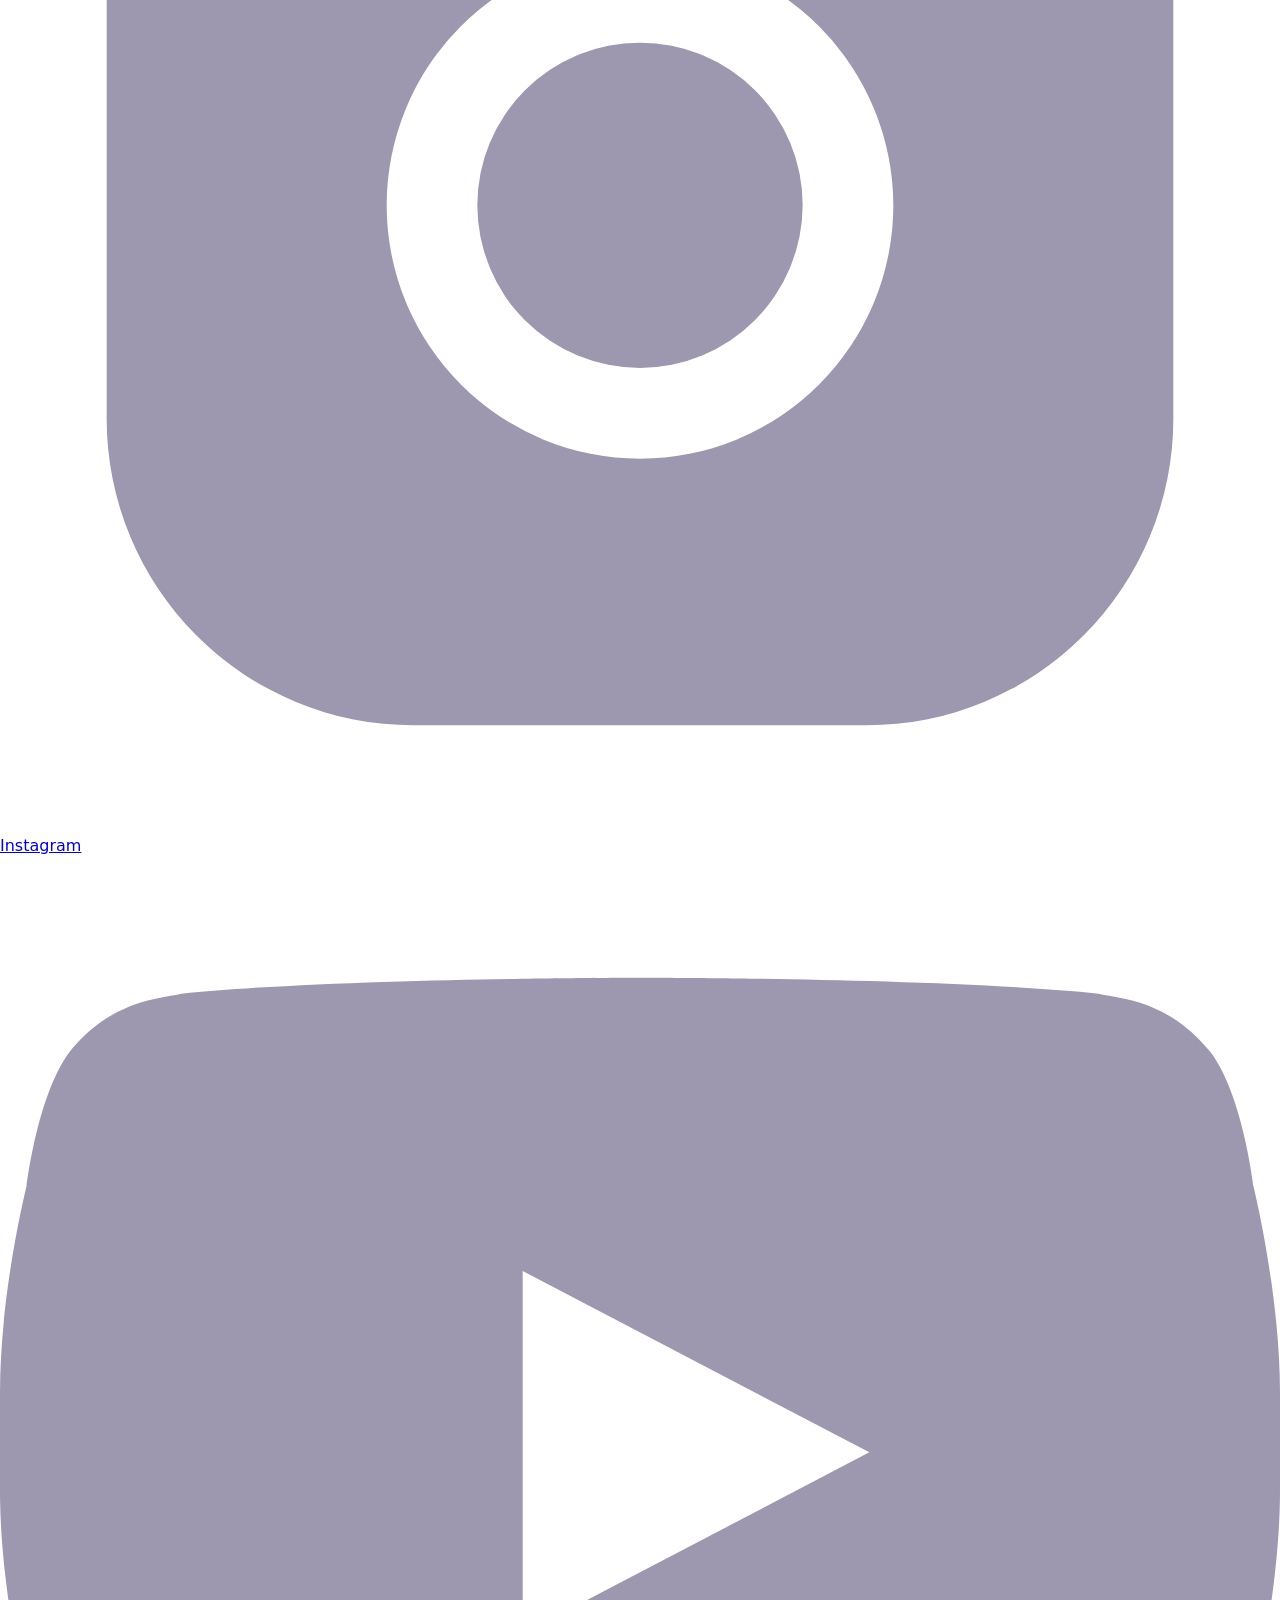
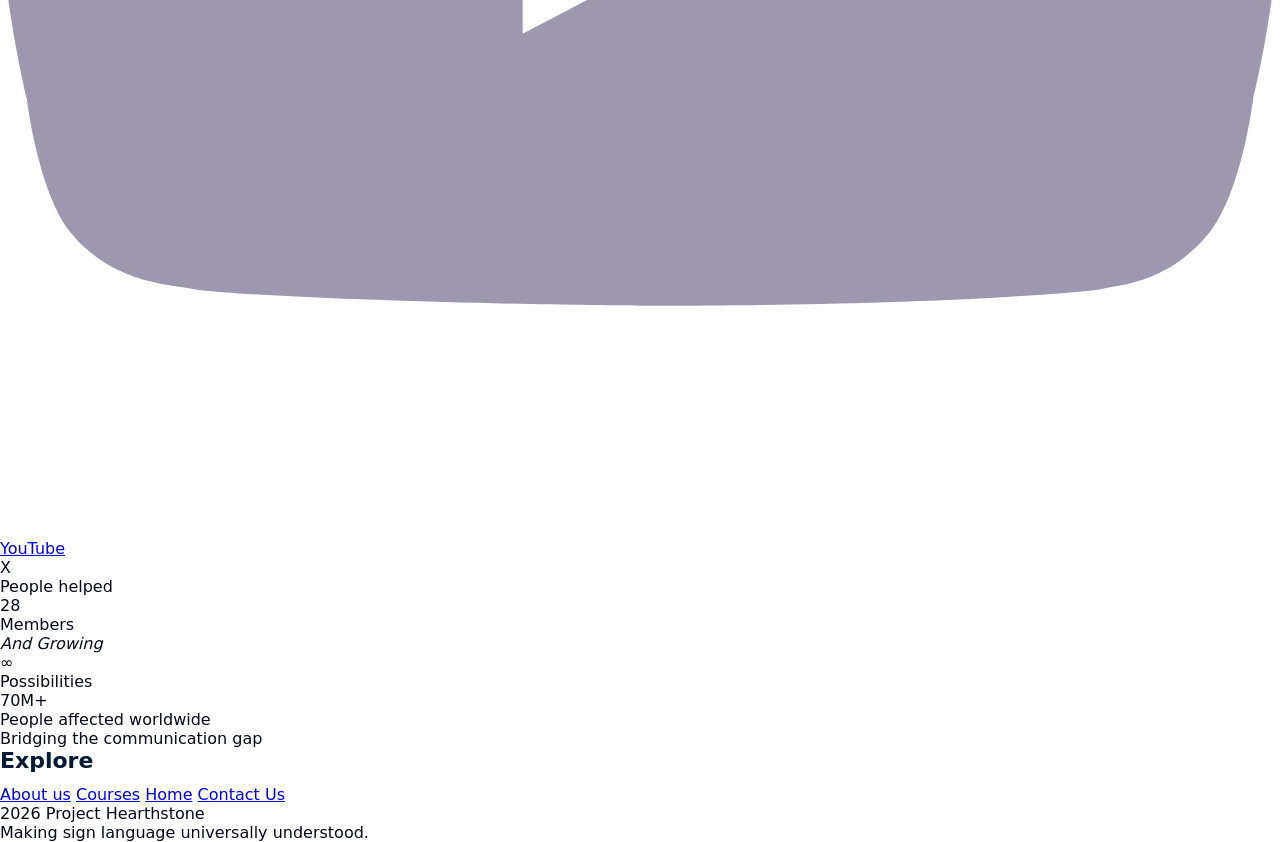
==== commit 90d67b37: "quick website updates" ====
--- a/projecthearthstone.in/index.html
+++ b/projecthearthstone.in/index.html
@@ -50,7 +50,7 @@
                 <p class="hero-sub">Bridging the ever expanding rift between communicators</p>
                 <div class="hero-actions">
                     <a href="#exigency" class="btn-primary">Learn More</a>
-                    <a href="asl-learning-course" class="btn-ghost">Try ASL Course →</a>
+                    <a href="ComingSoon/index.html" class="btn-ghost">Try ASL Course → (Coming Soon)</a>
                 </div>
             </div>
             <div class="hero-scroll-hint" aria-hidden="true"></div>
@@ -222,7 +222,7 @@
                                 An interactive course teaching American Sign Language to hearing
                                 individuals.
                             </p>
-                            <a href="asl-learning-course" class="bento-link">Start Learning →</a>
+                            <a href="ComingSoon/index.html" class="bento-link">Start Learning → (Coming Soon)</a>
                         </div>
                     </div>
                     <div class="bento-card reveal-item bento-card--wide" style="--delay: 0.26s">
@@ -365,8 +365,8 @@
                 </h2>
                 <p class="reveal-item">Join our mission. Learn ASL, try our tools, or reach out to collaborate.</p>
                 <div class="cta-actions reveal-item" style="--delay: 0.1s">
-                    <a href="asl-learning-course" class="btn-primary">Start Learning ASL</a>
-                    <a href="contact.html" class="btn-outline">Get in Touch</a>
+                    <a href="ComingSoon/index.html" class="btn-primary">Start Learning ASL (Coming Soon)</a>
+                    <a href="https://forms.gle/nEgD5jUD5Ruf8RuA7" class="btn-outline">Get in Touch</a>
                 </div>
             </div>
         </section>
--- a/projecthearthstone.in/Navbar/styles.css
+++ b/projecthearthstone.in/Navbar/styles.css
@@ -96,6 +96,7 @@
   color: #fff;
   text-decoration: none;
   font-weight: bold;
+  font-family: "Cooper Hewitt", sans-serif;
 }
 
 .nav-inner a:hover {
